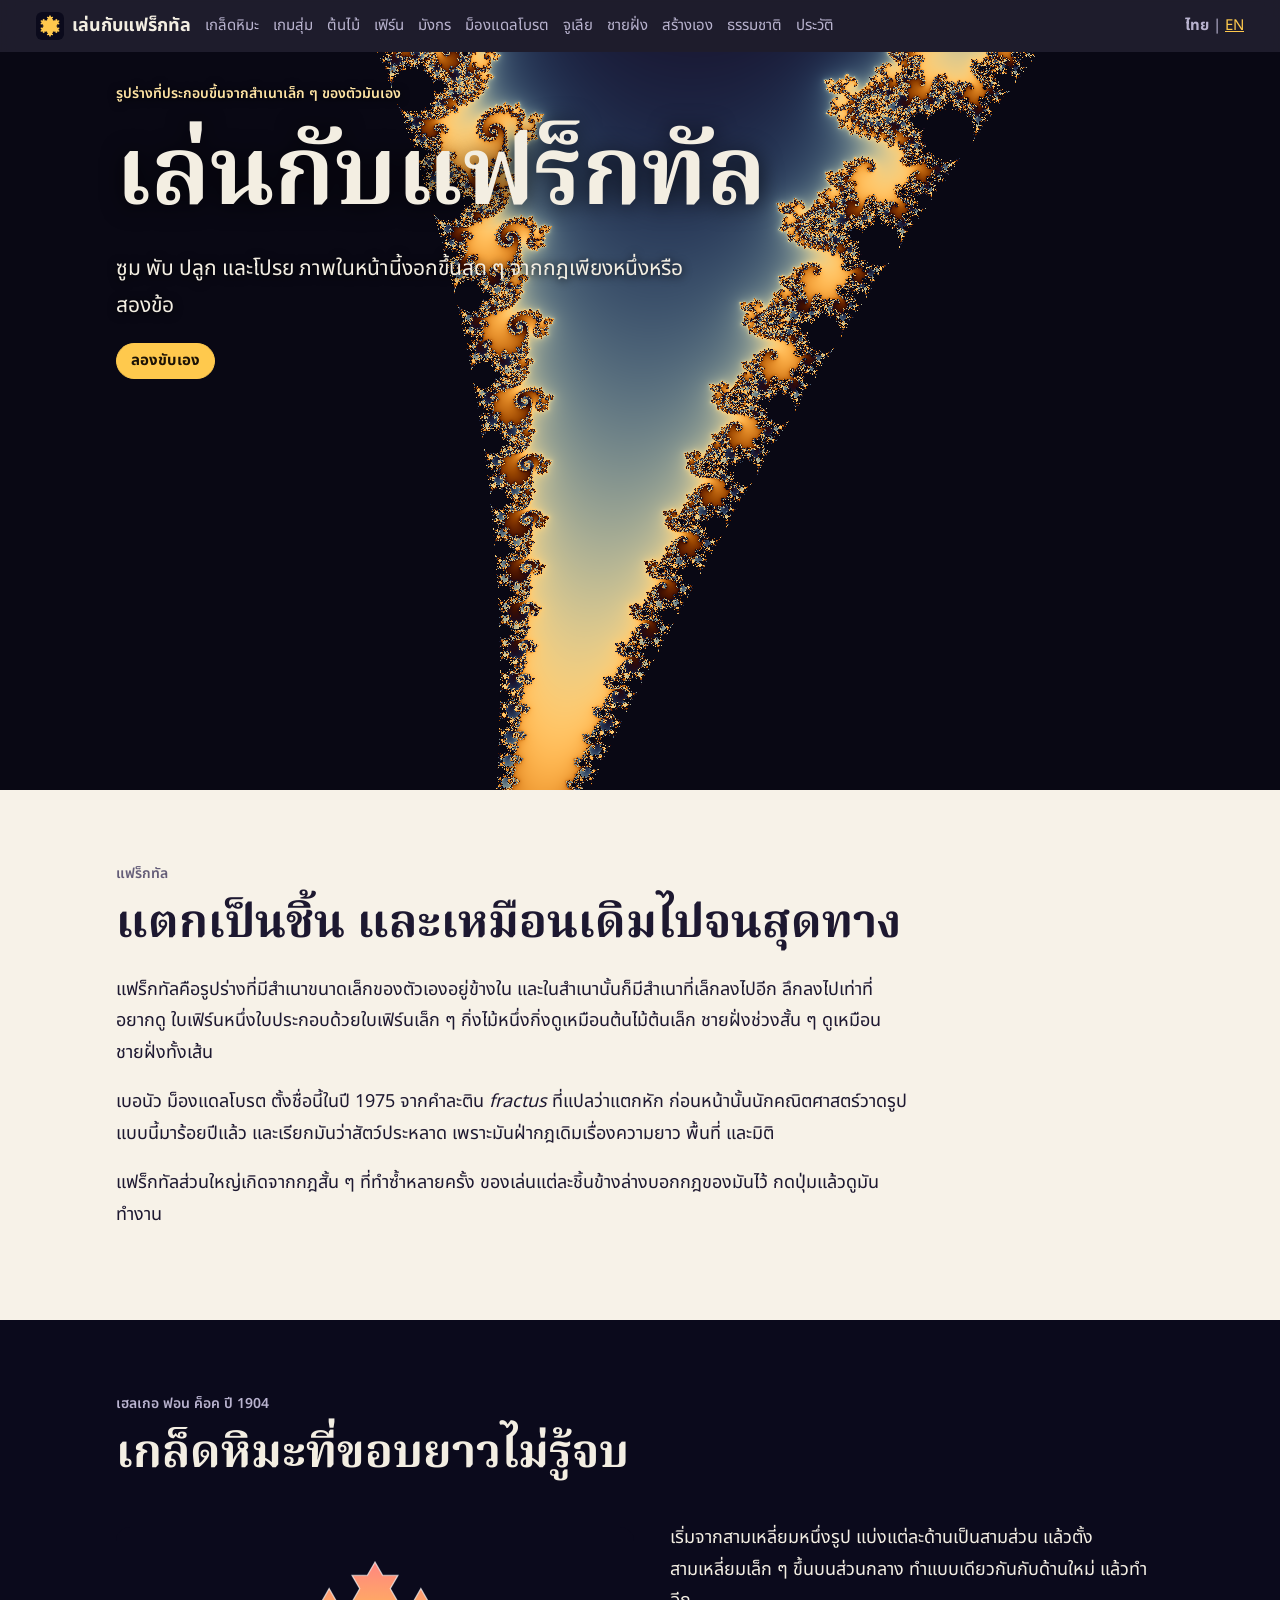
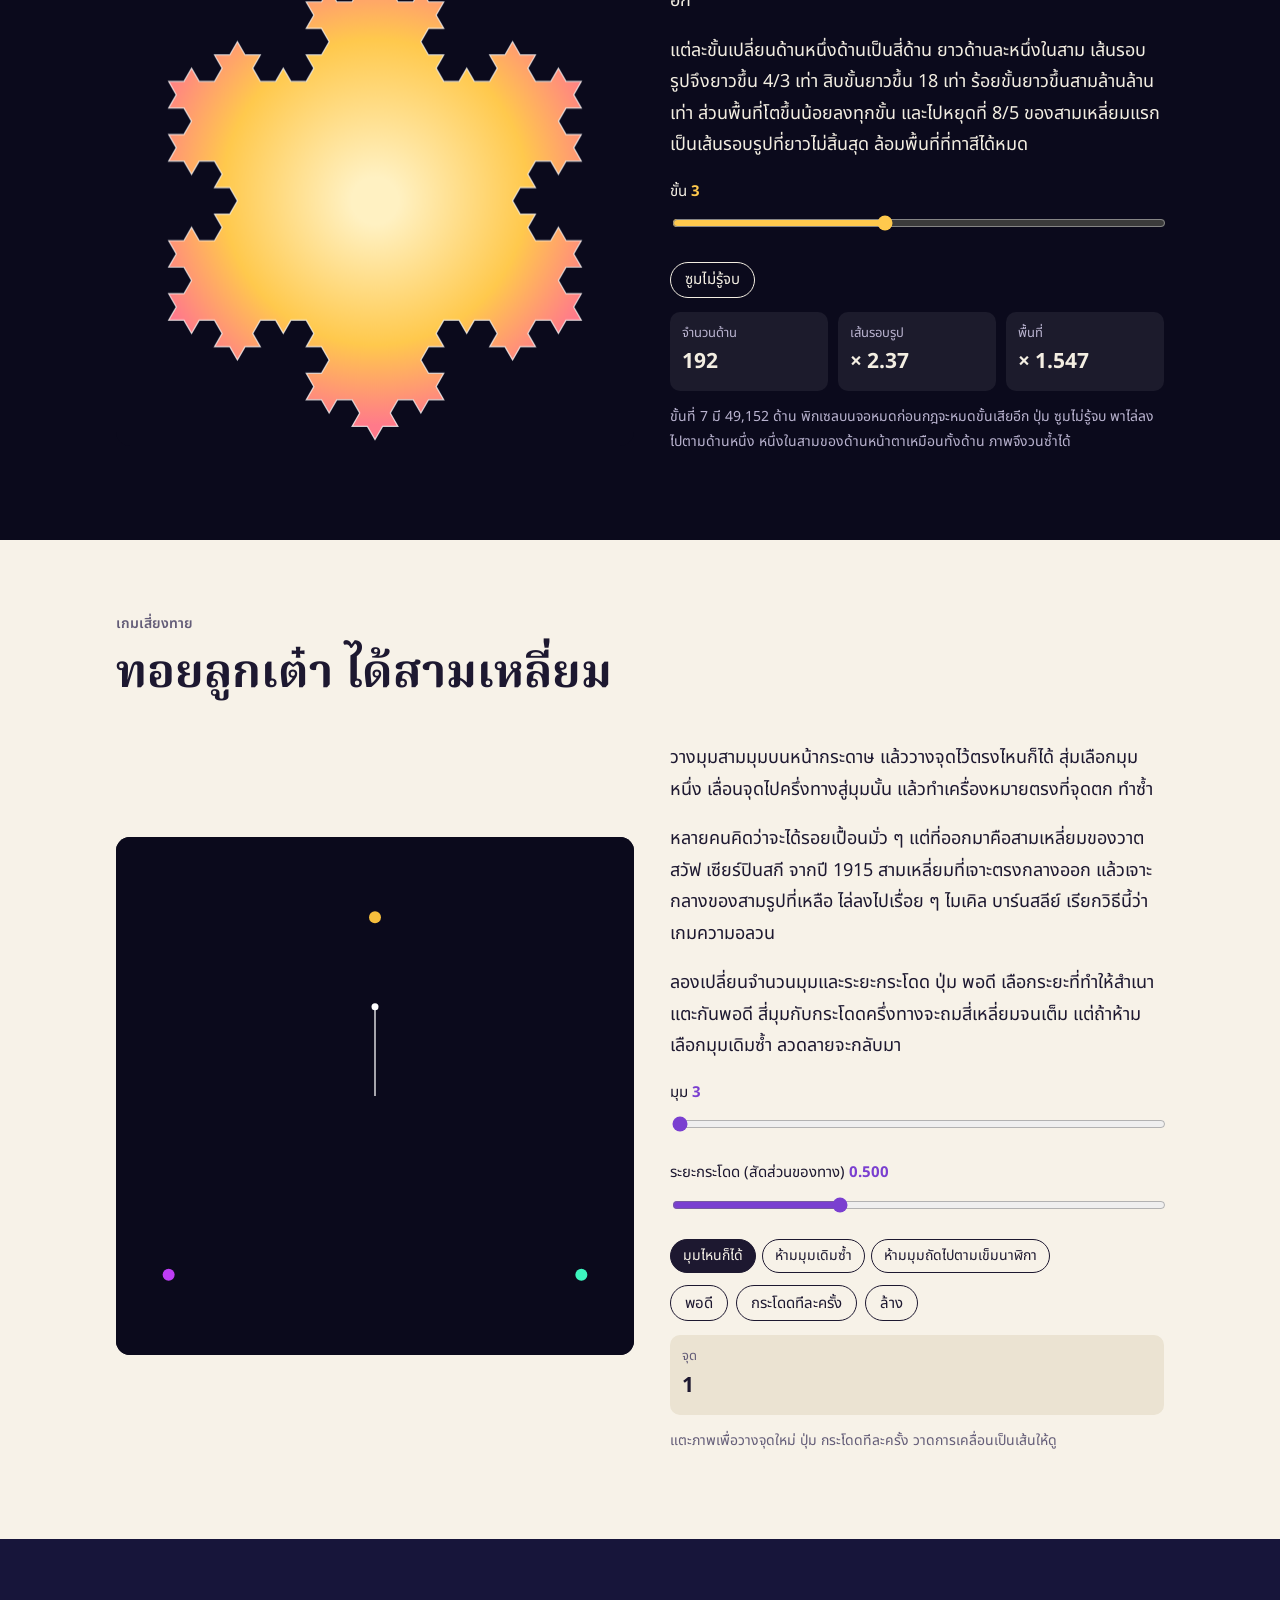
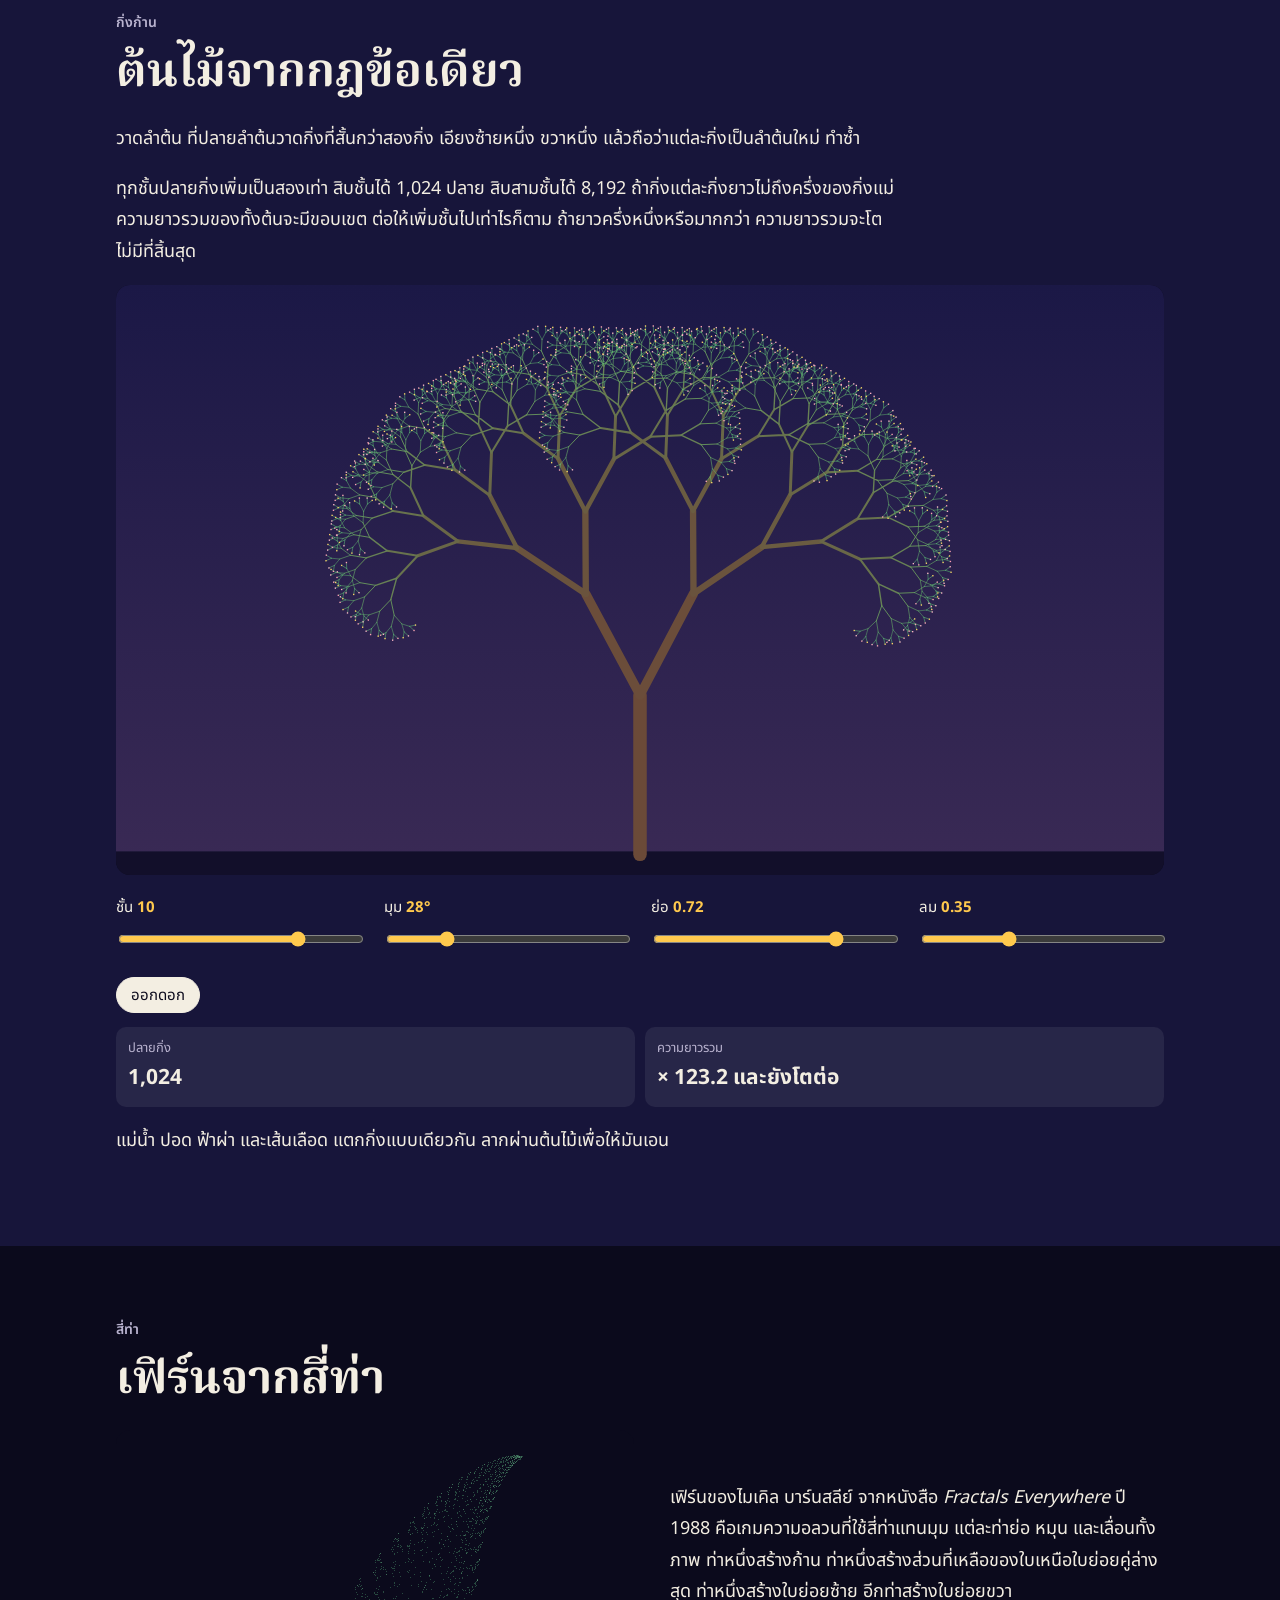
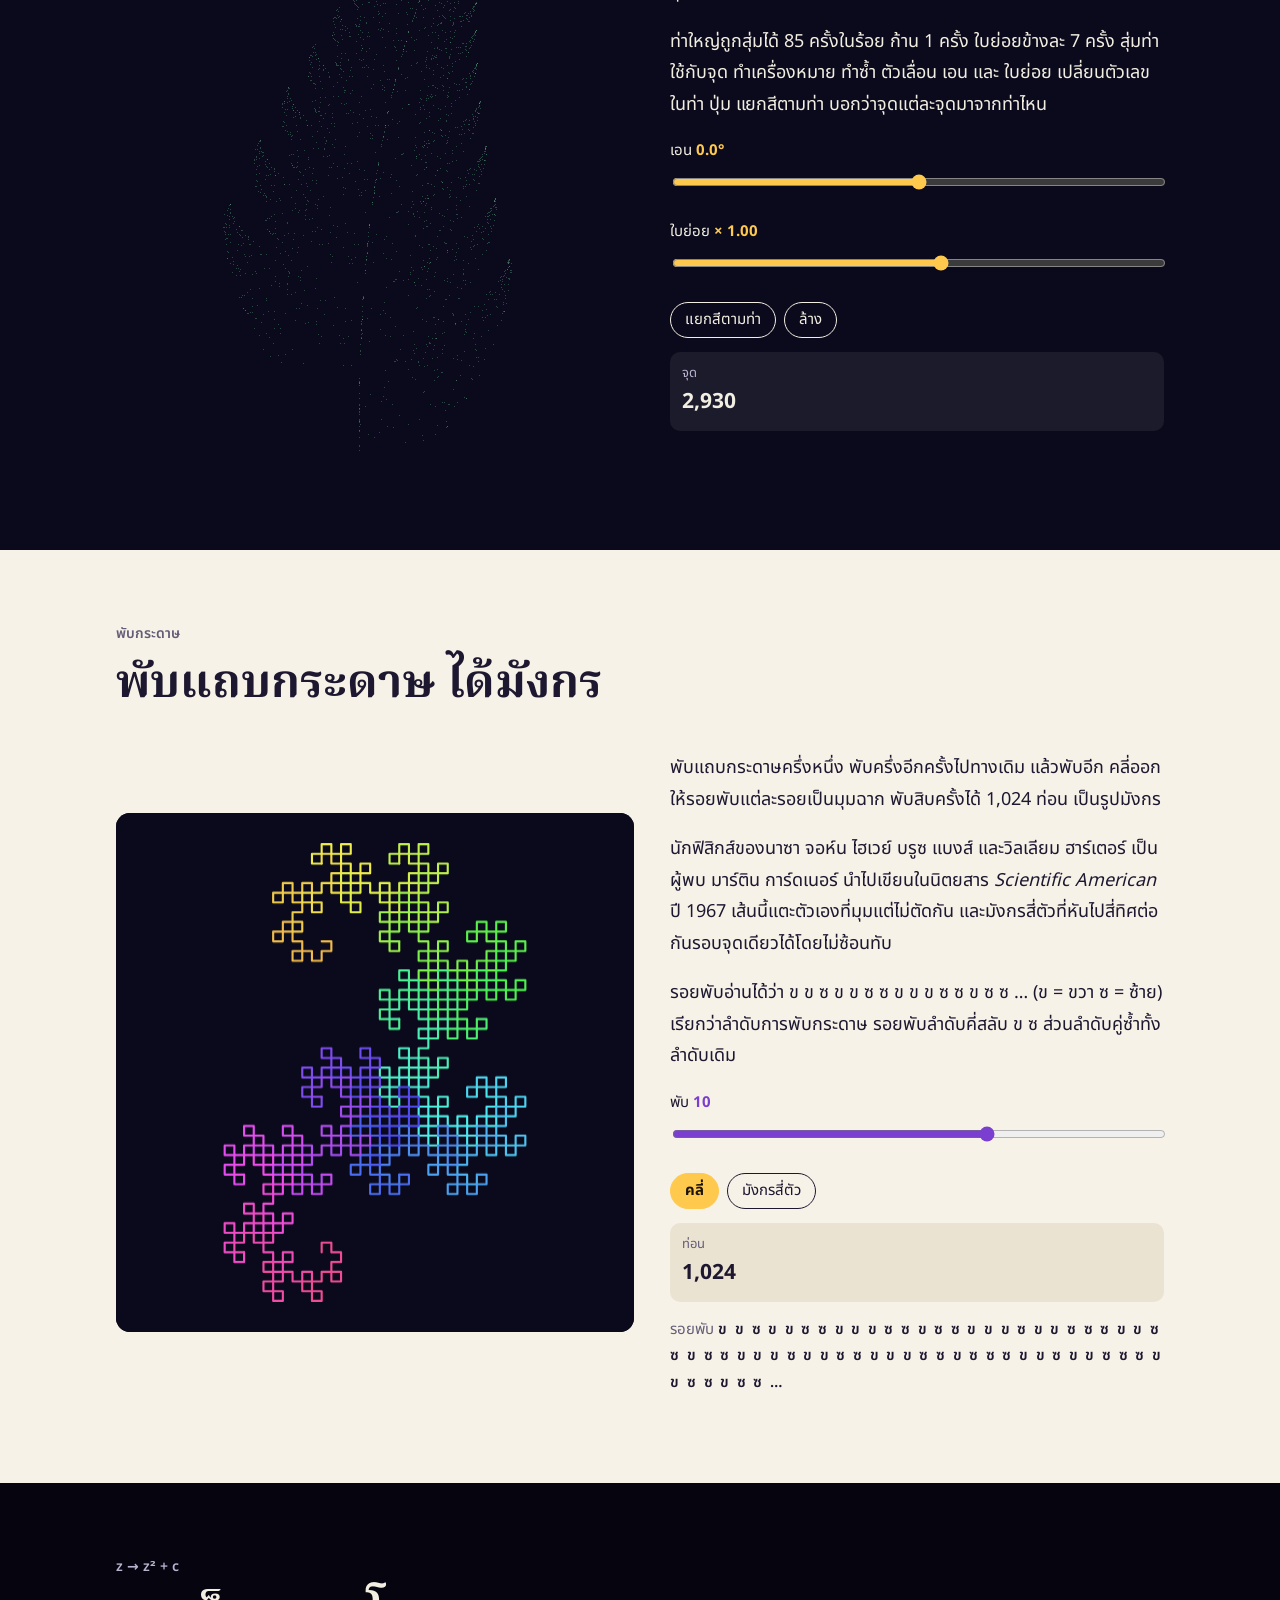
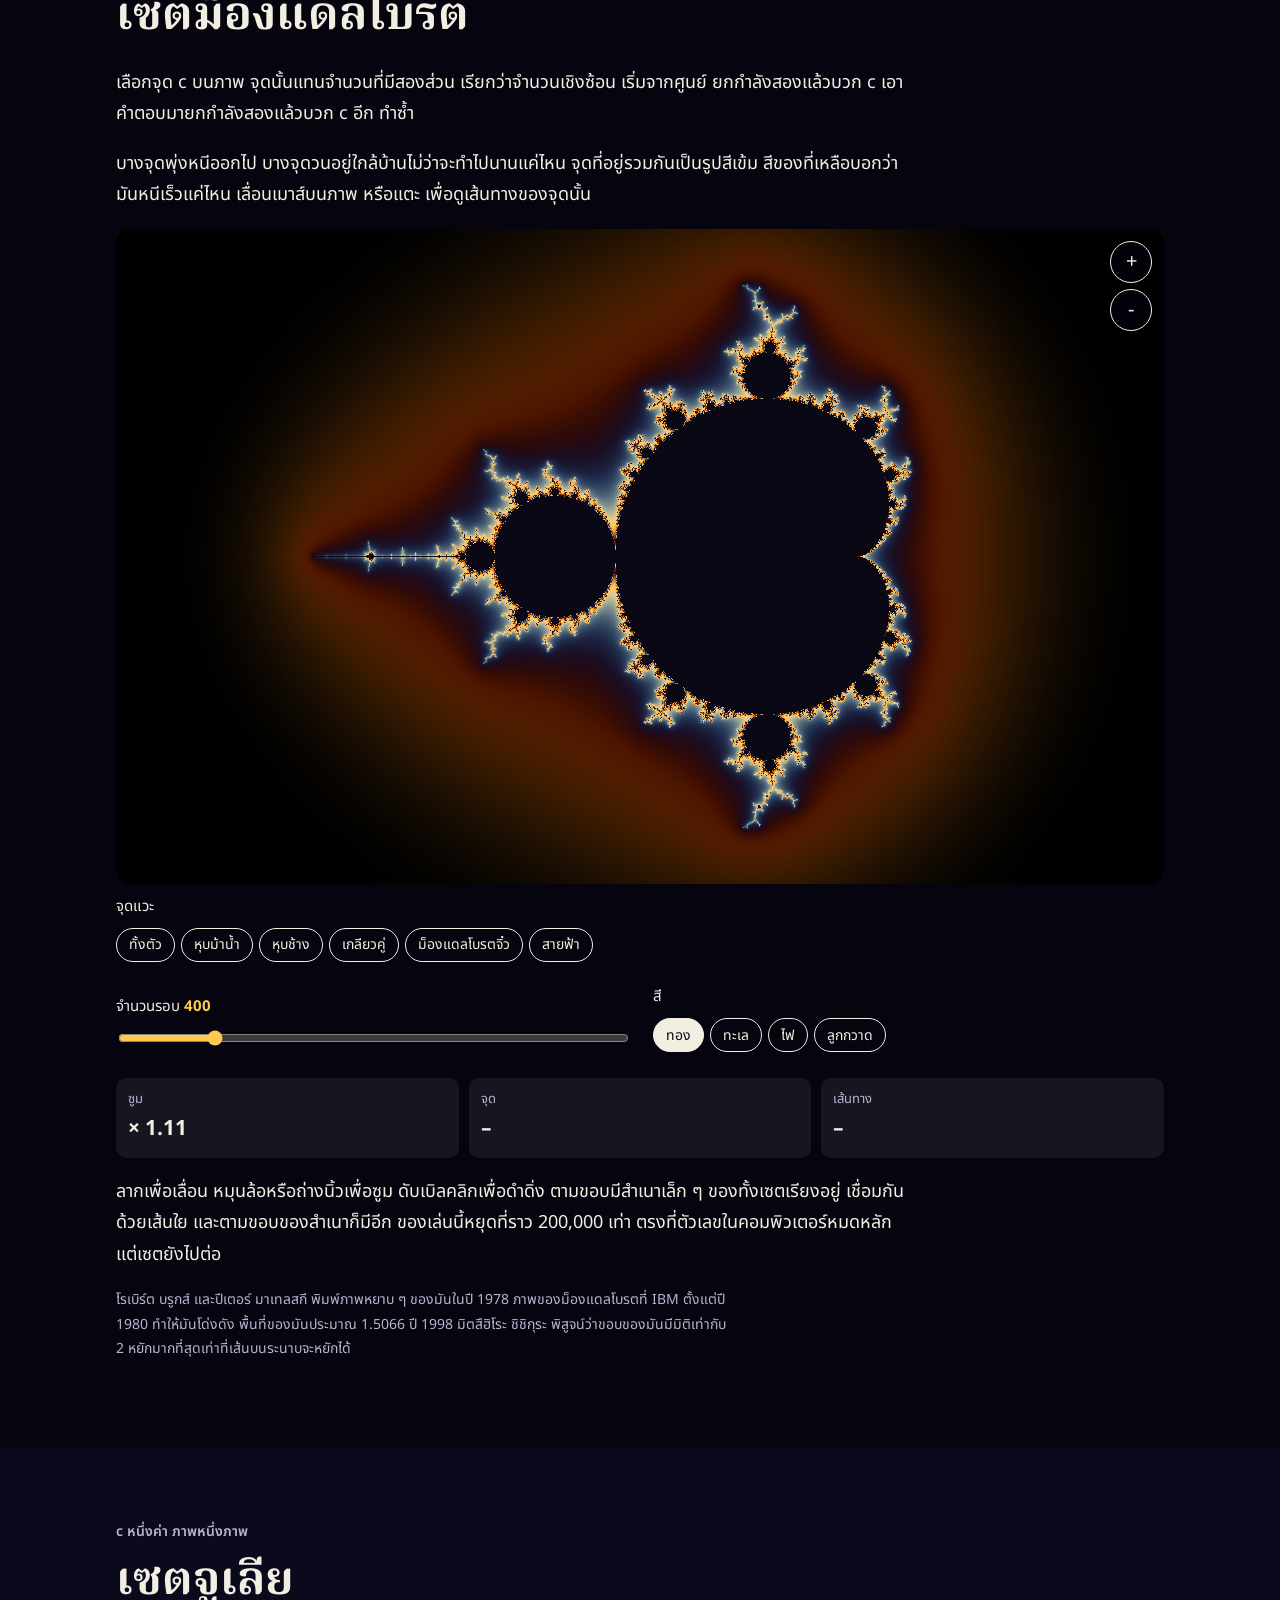
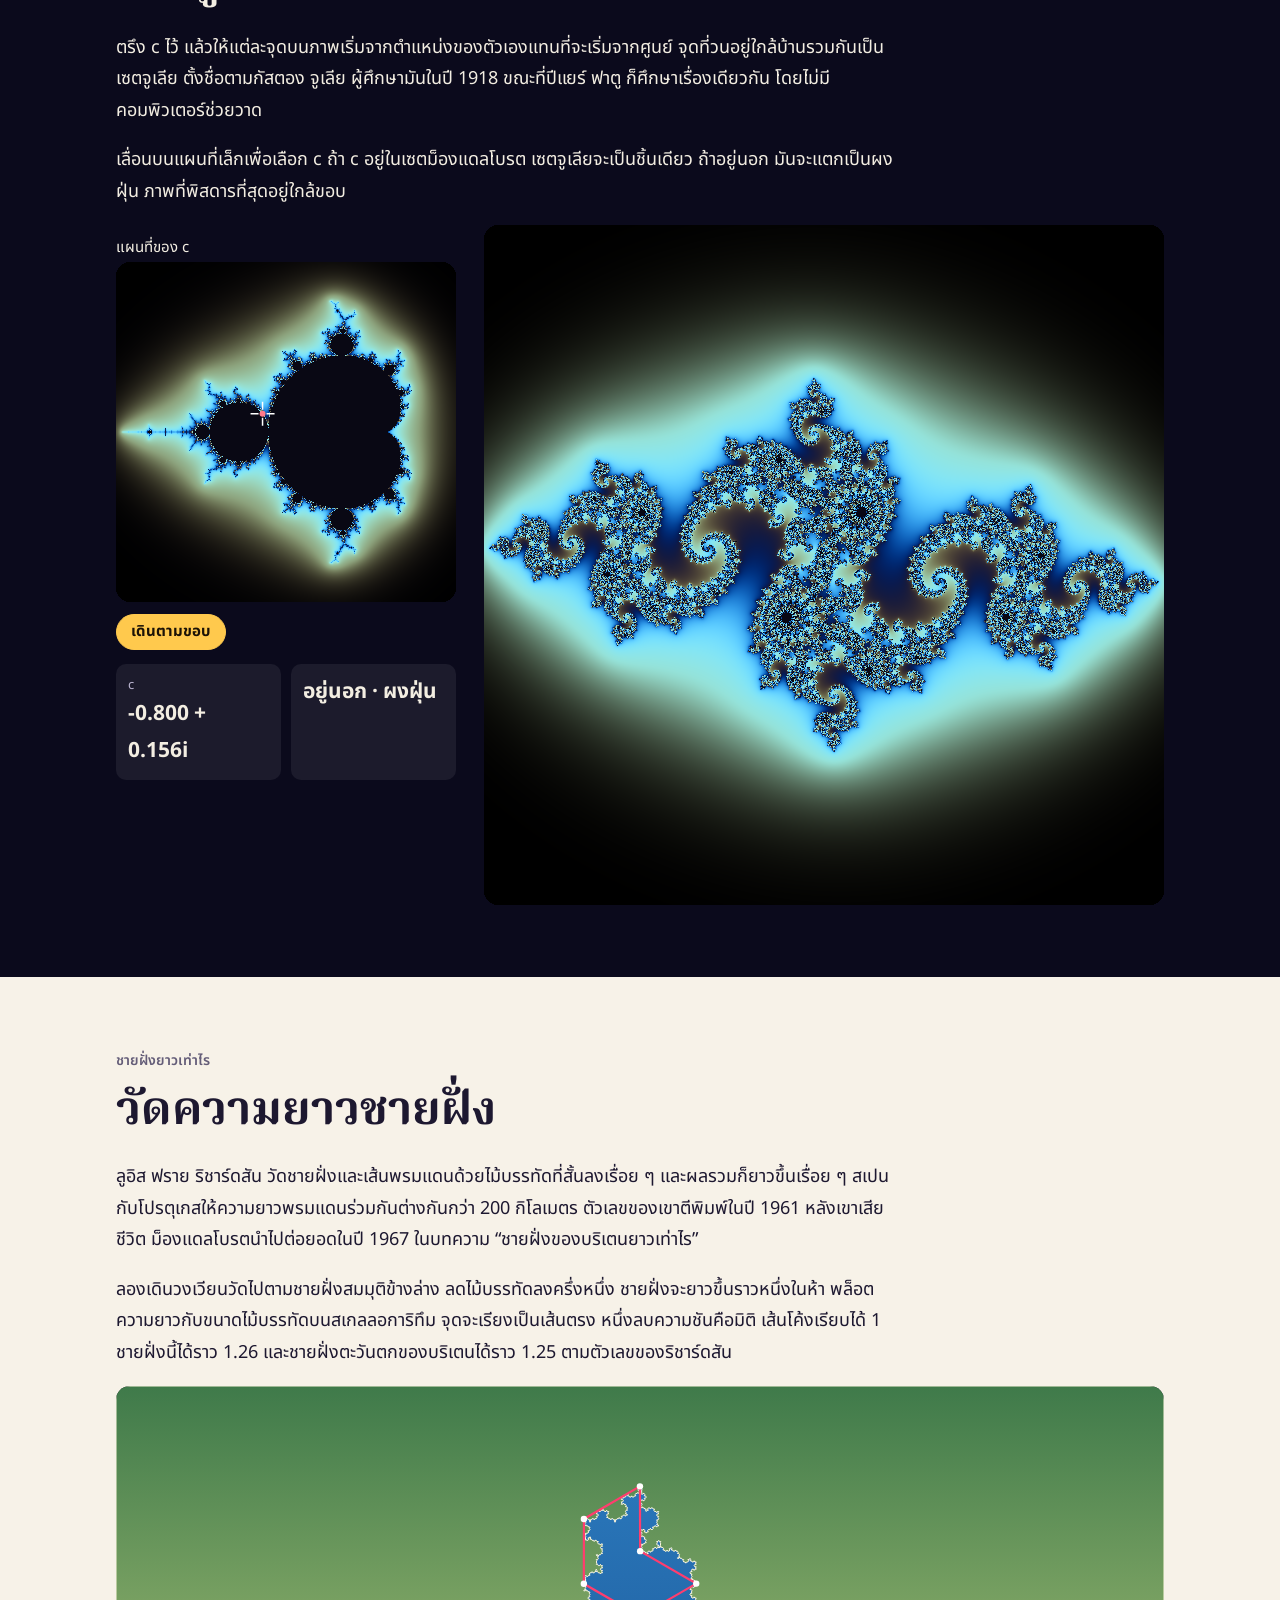
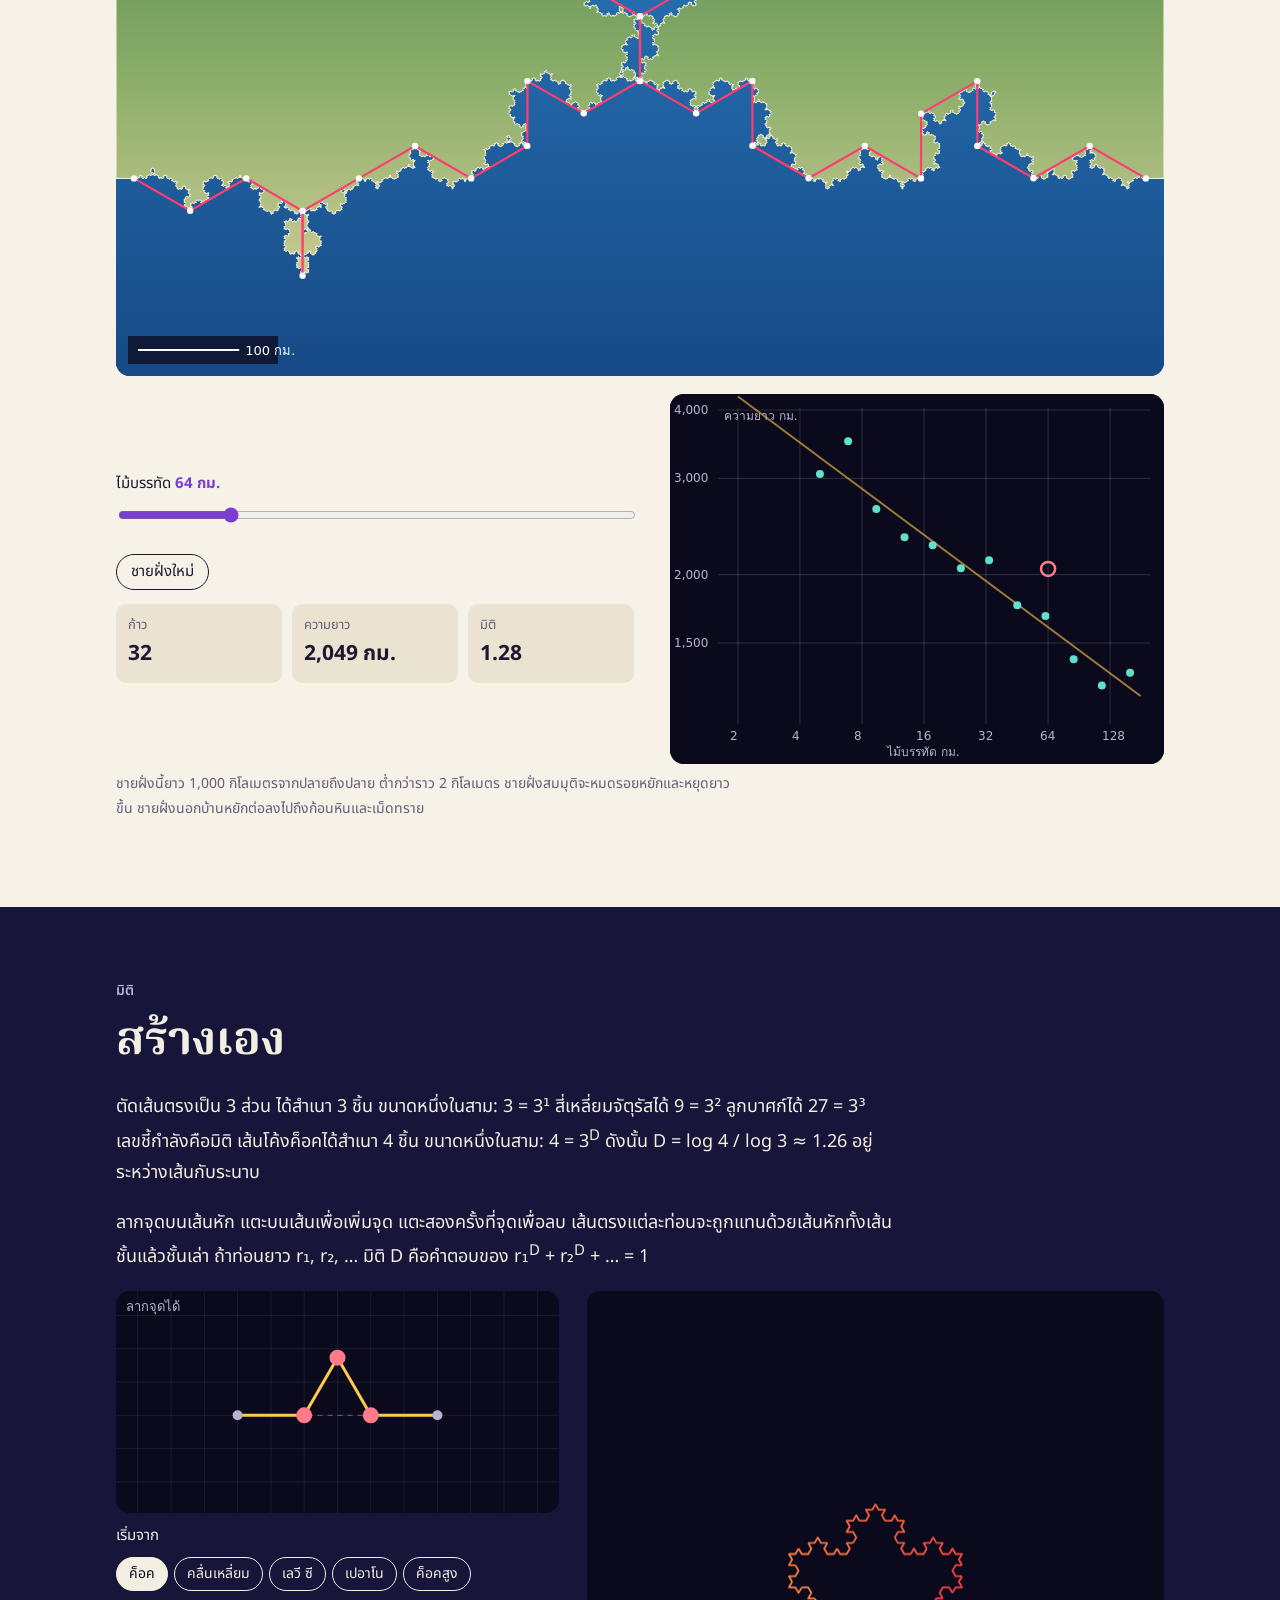
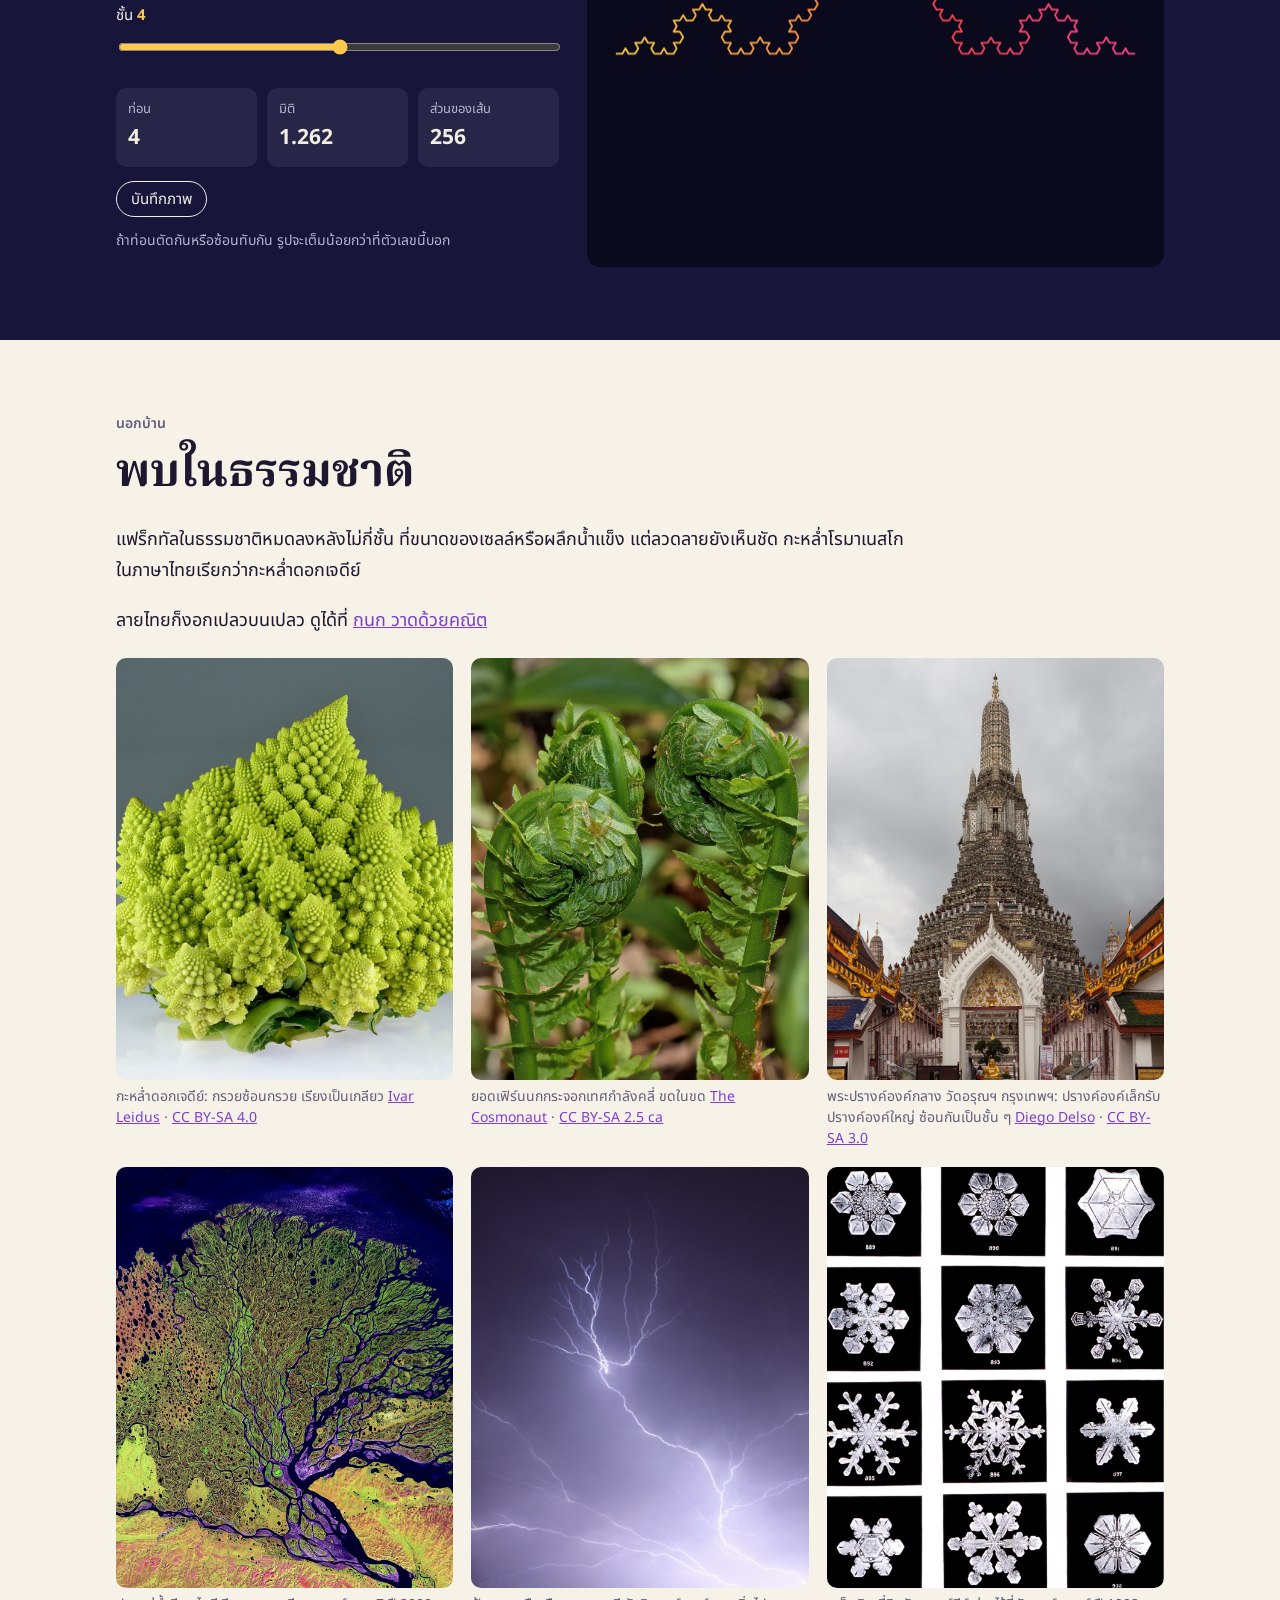
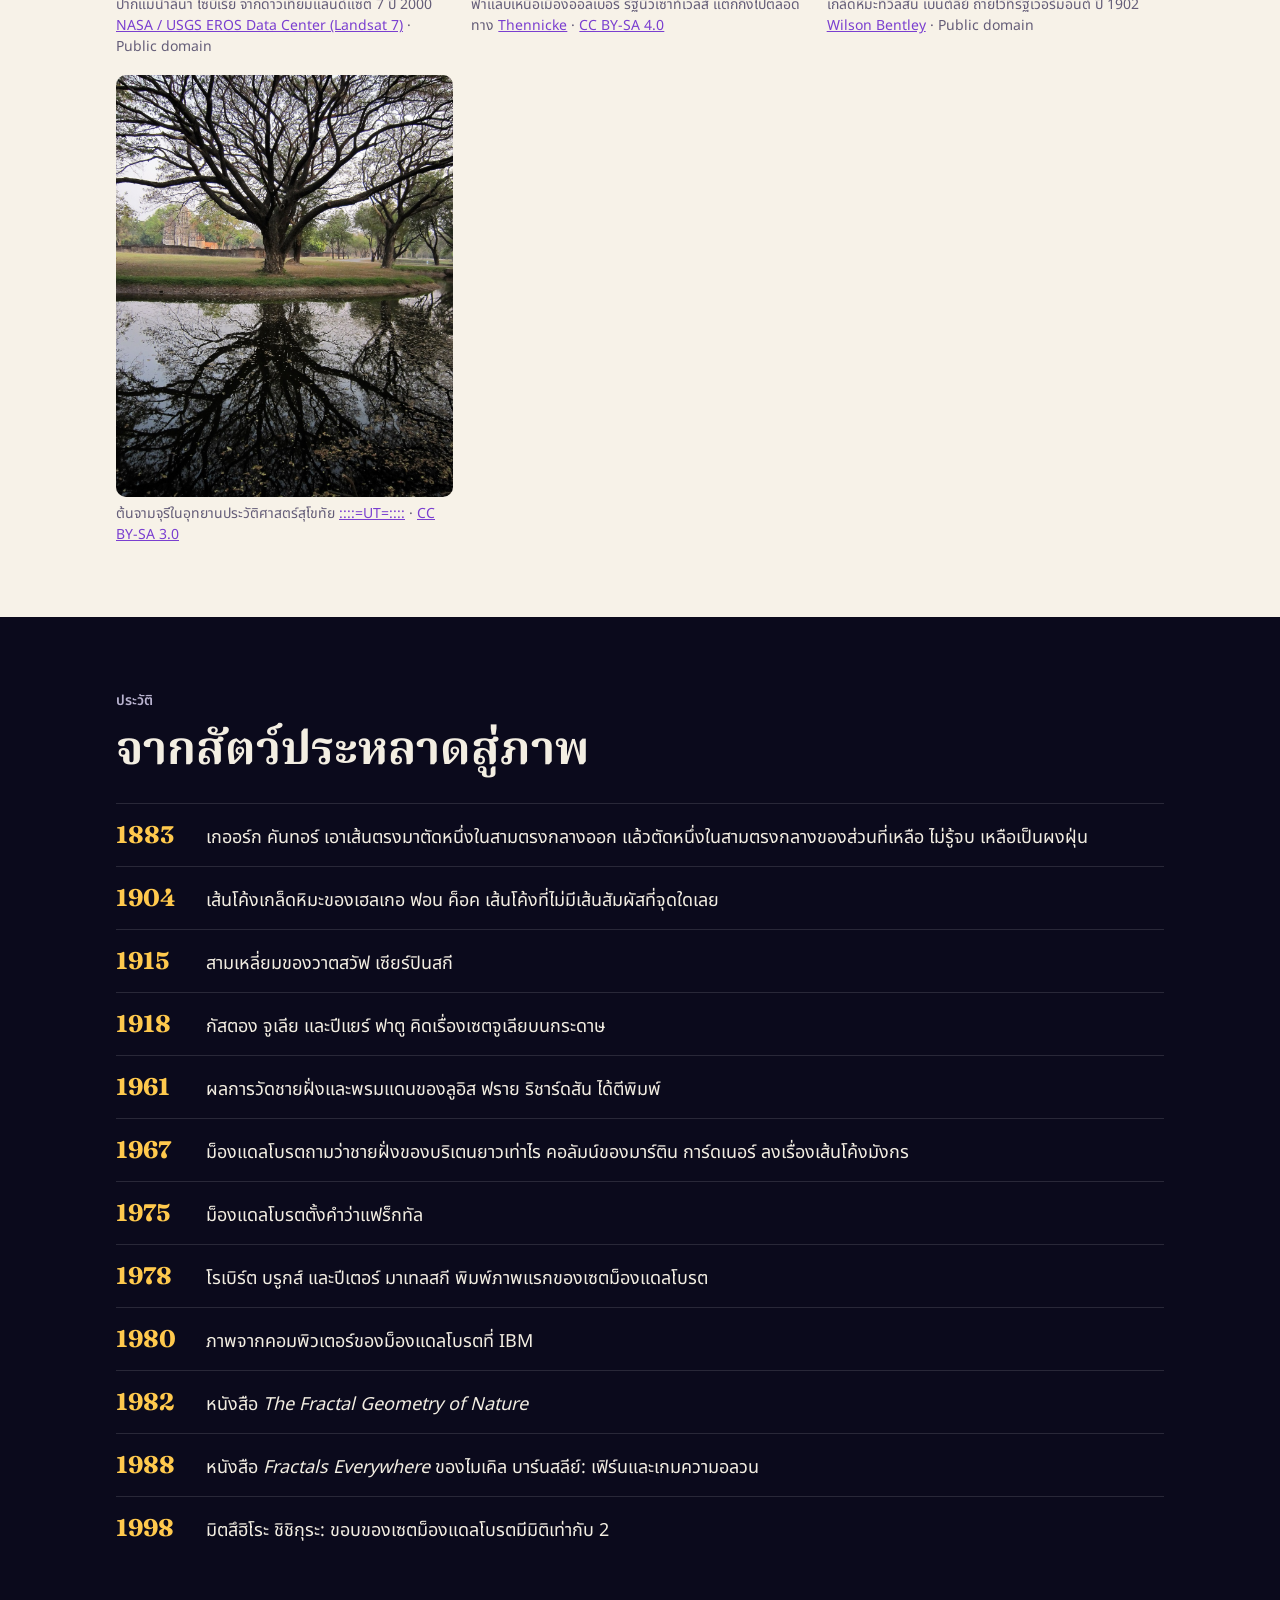
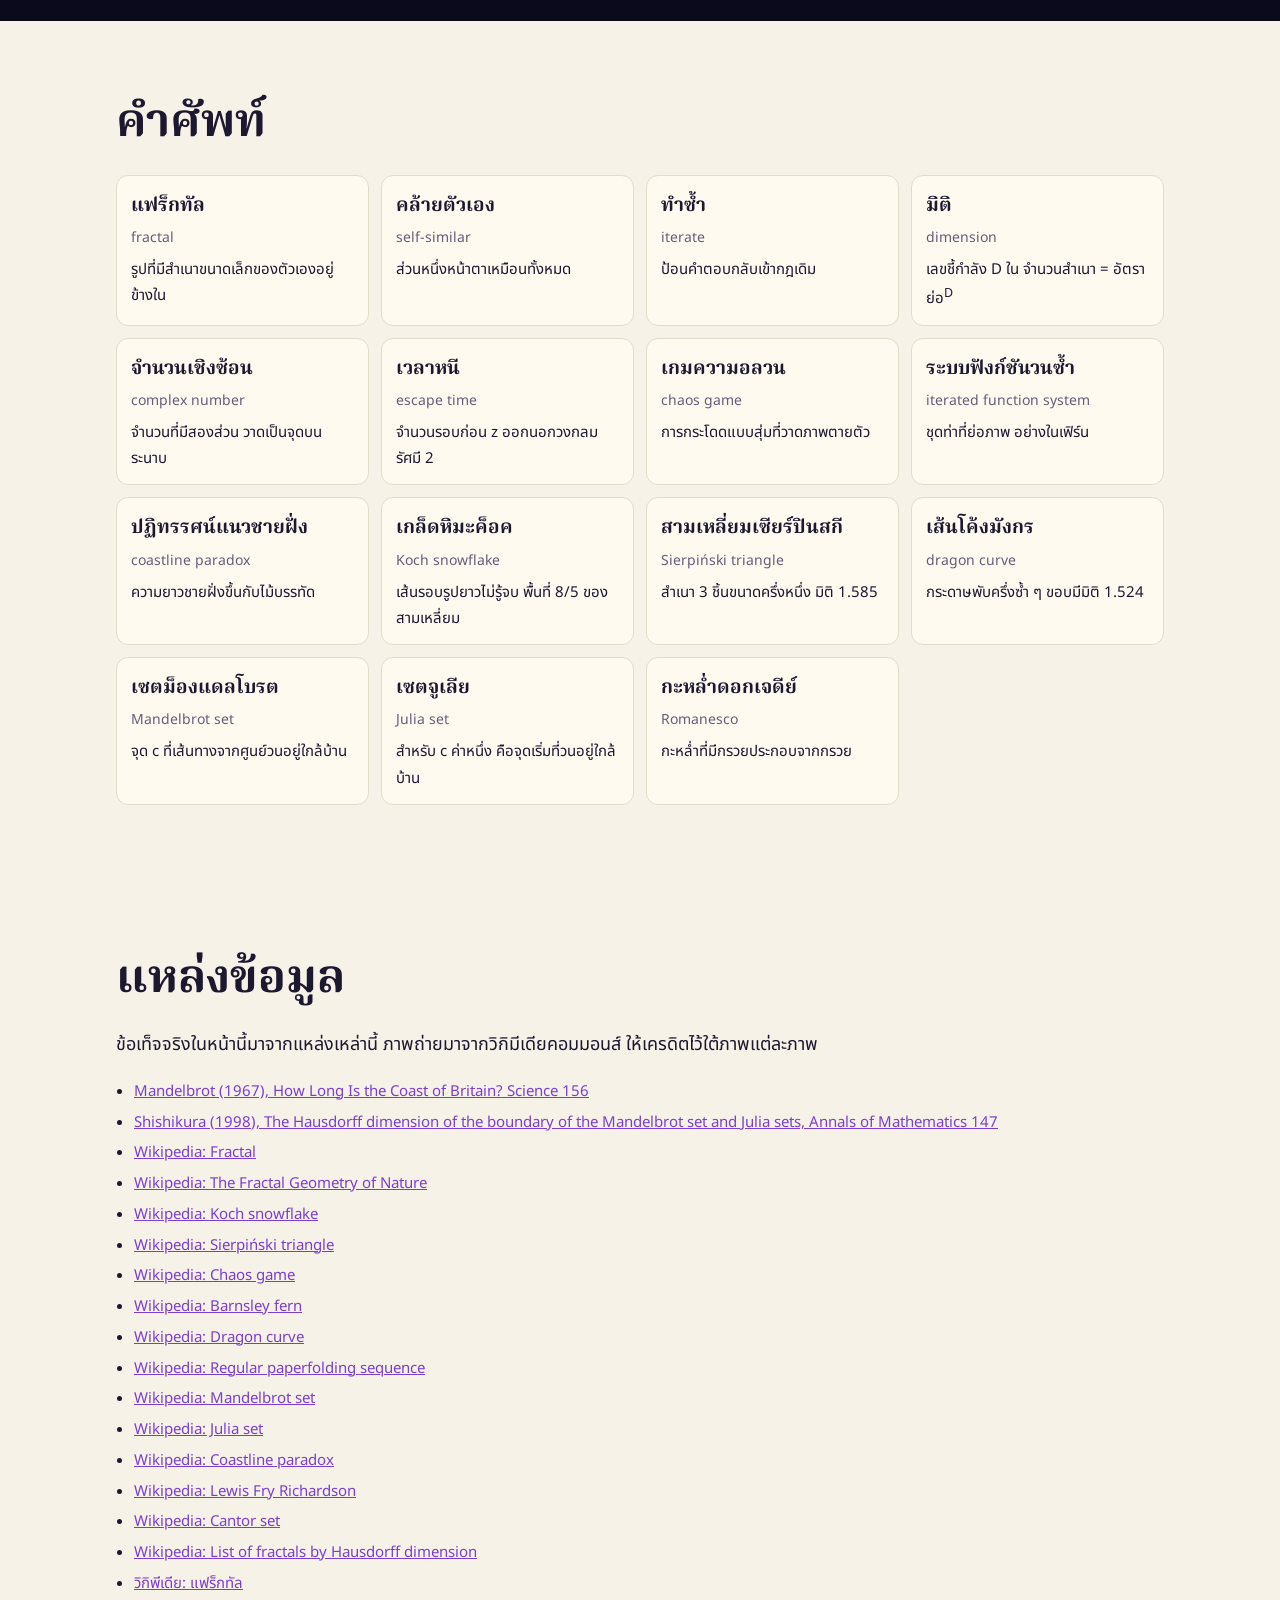
==== docs/th/index.html @ 18156cb4 "Play with Fractals" ====
<!doctype html><html lang="th" translate="no" class="notranslate"><head>
<meta charset="utf-8"><meta name="viewport" content="width=device-width,initial-scale=1">
<meta name="google" content="notranslate">
<script>if(/[.]translate[.]goog$/.test(location.hostname))location.replace("https://"+location.hostname.slice(0,-15).replace(/--/g,"~").replace(/-/g,".").replace(/~/g,"-")+location.pathname+location.search.replace(/([?&])_x_tr_[^&]*/g,"$1").replace(/[?&]+$/,"").replace(/[?]&+/,"?")+location.hash)</script>
<title>เล่นกับแฟร็กทัล · Play with Fractals</title>
<meta name="description" content="แฟร็กทัลให้เล่น วาดสด ๆ ตรงหน้า: เกล็ดหิมะค็อค เกมความอลวน ต้นไม้ เฟิร์นของบาร์นสลีย์ มังกรพับกระดาษ เซตม็องแดลโบรตและเซตจูเลีย ชายฝั่งให้ลองวัด และแฟร็กทัลของคุณเองพร้อมมิติ ภาษาไทยและอังกฤษ">
<meta name="theme-color" content="#0b0a1c">
<link rel="canonical" href="https://nanobotco.github.io/fractals/th/">
<link rel="alternate" hreflang="en" href="https://nanobotco.github.io/fractals/"><link rel="alternate" hreflang="th" href="https://nanobotco.github.io/fractals/th/"><link rel="alternate" hreflang="x-default" href="https://nanobotco.github.io/fractals/">
<meta property="og:type" content="website"><meta property="og:site_name" content="Play with Fractals · เล่นกับแฟร็กทัล">
<meta property="og:title" content="เล่นกับแฟร็กทัล"><meta property="og:description" content="แฟร็กทัลให้เล่น วาดสด ๆ ตรงหน้า: เกล็ดหิมะค็อค เกมความอลวน ต้นไม้ เฟิร์นของบาร์นสลีย์ มังกรพับกระดาษ เซตม็องแดลโบรตและเซตจูเลีย ชายฝั่งให้ลองวัด และแฟร็กทัลของคุณเองพร้อมมิติ ภาษาไทยและอังกฤษ"><meta property="og:url" content="https://nanobotco.github.io/fractals/th/">
<meta property="og:image" content="https://nanobotco.github.io/fractals/card.jpg"><meta property="og:image:secure_url" content="https://nanobotco.github.io/fractals/card.jpg"><meta property="og:image:type" content="image/jpeg">
<meta property="og:image:width" content="1200"><meta property="og:image:height" content="630">
<meta property="og:image:alt" content="เซตม็องแดลโบรตสีทองบนพื้นน้ำเงินกลางคืน พร้อมชื่อ เล่นกับแฟร็กทัล">
<meta property="og:locale" content="th_TH"><meta property="og:locale:alternate" content="en_US">
<meta name="twitter:card" content="summary_large_image"><meta name="twitter:image" content="https://nanobotco.github.io/fractals/card.jpg">
<link rel="icon" href="../icon.svg" type="image/svg+xml">
<link rel="alternate" type="text/plain" href="https://nanobotco.github.io/fractals/llms.txt" title="llms.txt">
<link rel="preconnect" href="https://fonts.googleapis.com"><link rel="preconnect" href="https://fonts.gstatic.com" crossorigin>
<link href="https://fonts.googleapis.com/css2?family=Fraunces:opsz,wght@9..144,600;9..144,700&family=Noto+Sans+Thai:wght@400;600;700&family=Noto+Serif+Thai:wght@600;700&display=swap" rel="stylesheet">
<script>if(/[?&]card/.test(location.search))document.documentElement.classList.add("card")</script>
<style>:root{--night:#0b0a1c;--rock:#17153a;--ink:#f3eee2;--dim:#b9b3cf;--lamp:#ffc94d;--coral:#ff7a8a;--teal:#5fe0c8;--paper:#f7f2e8;--text:#1d1830;--mute:#645d78;--rule:#e3dccb}
*{box-sizing:border-box}
html{scroll-behavior:smooth;-webkit-text-size-adjust:100%}
body{margin:0;background:var(--paper);color:var(--text);font:17px/1.6 "Noto Sans Thai",system-ui,-apple-system,"Segoe UI",sans-serif;overflow-x:hidden}
html[lang=th] body{font-size:18px;line-height:1.75}
a{color:#7a3fd0}
h1,h2,h3{font-family:Fraunces,"Noto Serif Thai",Georgia,serif;font-weight:700;line-height:1.15;margin:0 0 .4em}
html[lang=th] h1,html[lang=th] h2,html[lang=th] h3{font-family:"Noto Serif Thai",Fraunces,serif;line-height:1.35}
h2{font-size:clamp(28px,4.6vw,46px)}
.in{max-width:1080px;margin:0 auto;padding:0 16px}
.kick{font-size:14px;letter-spacing:.06em;text-transform:uppercase;color:var(--mute);margin:0 0 .5em;font-weight:600}
html[lang=th] .kick{text-transform:none;letter-spacing:0}
.sec{padding:72px 0}
.sec p{max-width:44em}
.dark,.night,.rock{color:var(--ink)}
.dark{background:var(--night)}
.night{background:#05040f}
.rock{background:var(--rock)}
.dark a,.night a,.rock a{color:var(--lamp)}
.dark .kick,.night .kick,.rock .kick{color:var(--dim)}
canvas{display:block;width:100%;touch-action:pan-y}
.cv{border-radius:14px;background:var(--night)}
.cv.sq{aspect-ratio:1/1}
.cv.tall{aspect-ratio:4/5}
.cv.wide{aspect-ratio:16/9}
.cv.big{aspect-ratio:16/10;max-height:78vh}
.cv.ll{aspect-ratio:4/3}
.cv.gen{aspect-ratio:2/1}
.cv.mk{aspect-ratio:1/1}
.cv.jw{aspect-ratio:1/1}
@media (max-width:720px){.cv.wide,.cv.big{aspect-ratio:4/3}}
.note{font-size:14px;color:var(--mute);margin-top:.6em}
.dark .note,.night .note,.rock .note{color:var(--dim)}
header.top{position:sticky;top:0;z-index:20;background:rgba(11,10,28,.92);backdrop-filter:blur(8px);-webkit-backdrop-filter:blur(8px);color:var(--ink);transition:transform .25s}
header.top .in{display:flex;align-items:center;gap:14px;min-height:52px;max-width:1240px}
.brand{display:flex;align-items:center;gap:8px;color:var(--ink);text-decoration:none;font-weight:700;white-space:nowrap}
header.top nav{display:flex;gap:14px;overflow-x:auto;scrollbar-width:none;flex:1;font-size:15px}
header.top nav::-webkit-scrollbar{display:none}
header.top nav a{color:var(--dim);text-decoration:none;white-space:nowrap;padding:6px 0}
header.top nav a:hover{color:var(--lamp)}
.lang{white-space:nowrap;font-size:15px;color:var(--dim)}
.lang a{color:var(--lamp)}
body.nav-away header.top{transform:translateY(-100%)}
@media (max-width:720px){.brand span{display:none}}
.hero{position:relative;background:#05040f;color:var(--ink);overflow:hidden}
.hero canvas{height:min(82vh,760px);min-height:480px}
.hero-t{position:absolute;left:0;right:0;top:0;padding:30px 16px 0;max-width:1080px;margin:0 auto;pointer-events:none}
.hero-t h1{font-size:clamp(42px,8vw,96px);margin:0;text-shadow:0 2px 22px rgba(0,0,0,.75)}
.hero-t .kick{color:#ffe4a3;text-shadow:0 1px 8px #000}
.hero-t .lede{font-size:clamp(17px,2.2vw,21px);max-width:28em;text-shadow:0 1px 10px #000;margin:.4em 0 0}
.hero-t .go{pointer-events:auto;margin-top:18px}
.hero-t .go a{text-decoration:none;display:inline-block}
.pill{font:inherit;font-size:15px;border:1.5px solid currentColor;background:transparent;color:inherit;border-radius:999px;padding:6px 14px;cursor:pointer;min-height:36px;line-height:1.4}
.pill.hot{background:var(--lamp);color:#1b1206;border-color:var(--lamp);font-weight:700}
.pill[aria-pressed=true]{background:var(--ink);color:var(--night);border-color:var(--ink)}
.sec:not(.dark):not(.night):not(.rock) .pill[aria-pressed=true]{background:var(--text);color:var(--paper);border-color:var(--text)}
.btns{display:flex;flex-wrap:wrap;gap:8px;margin:12px 0}
.seg{display:flex;flex-wrap:wrap;gap:6px;margin:8px 0 12px}
.seg .pill{font-size:14px;padding:5px 12px;min-height:34px}
.two{display:grid;grid-template-columns:1.05fr 1fr;gap:36px;align-items:center}
@media (max-width:860px){.two{grid-template-columns:1fr}}
.ctl4{display:grid;grid-template-columns:repeat(auto-fit,minmax(200px,1fr));gap:4px 22px;margin-top:10px}
.ctl2{display:grid;grid-template-columns:repeat(auto-fit,minmax(260px,1fr));gap:4px 26px;align-items:end}
.jgrid{display:grid;grid-template-columns:minmax(0,1fr) minmax(0,2fr);gap:28px;margin-top:18px;align-items:start}
.mgrid{display:grid;grid-template-columns:minmax(0,1fr) minmax(0,1.3fr);gap:28px;margin-top:18px;align-items:start}
@media (max-width:860px){.jgrid,.mgrid{grid-template-columns:1fr}}
.stage{position:relative}
.stage .ov{position:absolute;inset:0;width:100%;height:100%;pointer-events:none}
#mandelcv{touch-action:none;cursor:grab}
#pickcv{touch-action:none;cursor:crosshair}
#gencv{touch-action:none;cursor:pointer}
#chaoscv{cursor:crosshair}
.zb{position:absolute;right:12px;top:12px;display:flex;flex-direction:column;gap:6px}
.zb .pill{background:rgba(5,4,15,.7);color:var(--ink);font-size:20px;width:42px;height:42px;padding:0}
.readout{display:grid;grid-template-columns:repeat(auto-fit,minmax(130px,1fr));gap:10px;margin:14px 0}
.readout div{background:rgba(255,255,255,.07);border-radius:10px;padding:10px 12px;min-width:0}
.sec:not(.dark):not(.night):not(.rock) .readout div{background:#ebe3d2}
.readout span{display:block;font-size:13px;color:var(--dim)}
.sec:not(.dark):not(.night):not(.rock) .readout span{color:var(--mute)}
.readout b{font-size:21px;font-variant-numeric:tabular-nums;overflow-wrap:anywhere}
input[type=range]{width:100%;accent-color:var(--lamp);min-height:32px}
.sec:not(.dark):not(.night):not(.rock) input[type=range]{accent-color:#7a3fd0}
label.lab,p.lab{display:block;font-size:15px;margin:10px 0 0}
label.lab b{font-variant-numeric:tabular-nums;color:var(--lamp)}
.sec:not(.dark):not(.night):not(.rock) label.lab b{color:#7a3fd0}
.creases{font-size:15px;overflow-wrap:anywhere;font-variant-numeric:tabular-nums}
.creases span{color:var(--mute)}
.creases b{letter-spacing:.12em;font-weight:600}
.ph{display:grid;grid-template-columns:repeat(auto-fit,minmax(280px,1fr));gap:18px;margin-top:22px}
.ph figure{margin:0}
.ph img{width:100%;height:auto;aspect-ratio:4/5;object-fit:cover;border-radius:10px;display:block;background:#ddd}
.ph figcaption{font-size:14px;color:var(--mute);margin-top:6px;line-height:1.5}
.tl{list-style:none;padding:0;margin:20px 0 0;display:grid;gap:10px}
.tl li{display:grid;grid-template-columns:4.2em 1fr;gap:14px;align-items:baseline;border-top:1px solid rgba(255,255,255,.12);padding-top:10px}
.tl b{font-family:Fraunces,Georgia,serif;font-size:24px;color:var(--lamp)}
.glos{display:grid;grid-template-columns:repeat(auto-fill,minmax(250px,1fr));gap:12px;margin-top:20px}
.glos div{background:#fffaf0;border:1px solid var(--rule);border-radius:12px;padding:12px 14px}
.glos b{display:block;font-size:19px;font-family:Fraunces,"Noto Serif Thai",serif}
.glos i{font-style:normal;color:var(--mute);font-size:14px}
.glos p{margin:.3em 0 0;font-size:15px}
.src{font-size:15px;padding-left:1.2em}
.src li{margin:.3em 0}
footer.bot{background:var(--night);color:var(--dim);padding:28px 0;font-size:14px}
footer.bot a{color:var(--lamp)}
.cardline{display:none;font-size:24px;color:#ffe4a3;margin-top:16px;text-shadow:0 1px 8px #000}
.cardline span{font-size:19px;color:var(--lamp)}
html.card header.top,html.card main>section:not(.hero),html.card footer,html.card .go,html.card .lede{display:none}
html.card .hero canvas{height:100vh;min-height:0}
html.card .hero-t{padding-top:52px;padding-left:60px;max-width:none}
html.card .hero-t h1{font-size:104px}
html.card .cardline{display:block}
@media (prefers-reduced-motion:reduce){html{scroll-behavior:auto}}
</style>
</head><body>
<header class="top"><div class="in"><a class="brand" href="#top"><img src="../icon.svg" width="28" height="28" alt=""><span>เล่นกับแฟร็กทัล</span></a>
<nav aria-label="หัวข้อ"><a href="#koch">เกล็ดหิมะ</a><a href="#chaos">เกมสุ่ม</a><a href="#tree">ต้นไม้</a><a href="#fern">เฟิร์น</a><a href="#dragon">มังกร</a><a href="#mandel">ม็องแดลโบรต</a><a href="#julia">จูเลีย</a><a href="#coast">ชายฝั่ง</a><a href="#make">สร้างเอง</a><a href="#nature">ธรรมชาติ</a><a href="#history">ประวัติ</a></nav>
<span class="lang"><b>ไทย</b> | <a href="../" hreflang="en">EN</a></span></div></header>
<main><section id="top" class="hero"><canvas id="scene" role="img" aria-label="เซตม็องแดลโบรต ค่อย ๆ ซูมเข้าไปในหุบม้าน้ำ"></canvas>
<div class="hero-t"><p class="kick">รูปร่างที่ประกอบขึ้นจากสำเนาเล็ก ๆ ของตัวมันเอง</p><h1>เล่นกับแฟร็กทัล</h1><p class="lede">ซูม พับ ปลูก และโปรย ภาพในหน้านี้งอกขึ้นสด ๆ จากกฎเพียงหนึ่งหรือสองข้อ</p>
<p class="go"><a class="pill hot" href="#mandel">ลองขับเอง</a></p>
<p class="cardline">Play with Fractals · ของเล่นเก้าชิ้น ภาษาไทยและอังกฤษ<br><span>nanobotco.github.io/fractals</span></p></div></section>
<section id="what" class="sec "><div class="in"><p class=kick>แฟร็กทัล</p><h2>แตกเป็นชิ้น และเหมือนเดิมไปจนสุดทาง</h2><p>แฟร็กทัลคือรูปร่างที่มีสำเนาขนาดเล็กของตัวเองอยู่ข้างใน และในสำเนานั้นก็มีสำเนาที่เล็กลงไปอีก ลึกลงไปเท่าที่อยากดู ใบเฟิร์นหนึ่งใบประกอบด้วยใบเฟิร์นเล็ก ๆ กิ่งไม้หนึ่งกิ่งดูเหมือนต้นไม้ต้นเล็ก ชายฝั่งช่วงสั้น ๆ ดูเหมือนชายฝั่งทั้งเส้น</p><p>เบอนัว ม็องแดลโบรต ตั้งชื่อนี้ในปี 1975 จากคำละติน <i>fractus</i> ที่แปลว่าแตกหัก ก่อนหน้านั้นนักคณิตศาสตร์วาดรูปแบบนี้มาร้อยปีแล้ว และเรียกมันว่าสัตว์ประหลาด เพราะมันฝ่ากฎเดิมเรื่องความยาว พื้นที่ และมิติ</p><p>แฟร็กทัลส่วนใหญ่เกิดจากกฎสั้น ๆ ที่ทำซ้ำหลายครั้ง ของเล่นแต่ละชิ้นข้างล่างบอกกฎของมันไว้ กดปุ่มแล้วดูมันทำงาน</p></div></section>
<section id="koch" class="sec dark"><div class="in"><p class=kick>เฮลเกอ ฟอน ค็อค ปี 1904</p><h2>เกล็ดหิมะที่ขอบยาวไม่รู้จบ</h2><div class="two"><div><canvas id="kochcv" class="cv sq" role="img" aria-label="เกล็ดหิมะที่ขอบยาวไม่รู้จบ"></canvas></div>
<div><p>เริ่มจากสามเหลี่ยมหนึ่งรูป แบ่งแต่ละด้านเป็นสามส่วน แล้วตั้งสามเหลี่ยมเล็ก ๆ ขึ้นบนส่วนกลาง ทำแบบเดียวกันกับด้านใหม่ แล้วทำอีก</p><p>แต่ละขั้นเปลี่ยนด้านหนึ่งด้านเป็นสี่ด้าน ยาวด้านละหนึ่งในสาม เส้นรอบรูปจึงยาวขึ้น 4/3 เท่า สิบขั้นยาวขึ้น 18 เท่า ร้อยขั้นยาวขึ้นสามล้านล้านเท่า ส่วนพื้นที่โตขึ้นน้อยลงทุกขั้น และไปหยุดที่ 8/5 ของสามเหลี่ยมแรก เป็นเส้นรอบรูปที่ยาวไม่สิ้นสุด ล้อมพื้นที่ที่ทาสีได้หมด</p><label class="lab" for="klevel">ขั้น <b id="klevelv"></b></label><input id="klevel" type="range" min="0" max="7" step="1" value="3">
<div class="btns"><button id="kzoom" class="pill" type="button" aria-pressed="false">ซูมไม่รู้จบ</button></div>
<div class="readout"><div><span>จำนวนด้าน</span><b id="ksides">–</b></div><div><span>เส้นรอบรูป</span><b id="kout">–</b></div><div><span>พื้นที่</span><b id="karea">–</b></div></div><p class="note">ขั้นที่ 7 มี 49,152 ด้าน พิกเซลบนจอหมดก่อนกฎจะหมดขั้นเสียอีก ปุ่ม ซูมไม่รู้จบ พาไล่ลงไปตามด้านหนึ่ง หนึ่งในสามของด้านหน้าตาเหมือนทั้งด้าน ภาพจึงวนซ้ำได้</p></div></div></div></section>
<section id="chaos" class="sec "><div class="in"><p class=kick>เกมเสี่ยงทาย</p><h2>ทอยลูกเต๋า ได้สามเหลี่ยม</h2><div class="two"><div><canvas id="chaoscv" class="cv sq" role="img" aria-label="ทอยลูกเต๋า ได้สามเหลี่ยม"></canvas></div>
<div><p>วางมุมสามมุมบนหน้ากระดาษ แล้ววางจุดไว้ตรงไหนก็ได้ สุ่มเลือกมุมหนึ่ง เลื่อนจุดไปครึ่งทางสู่มุมนั้น แล้วทำเครื่องหมายตรงที่จุดตก ทำซ้ำ</p><p>หลายคนคิดว่าจะได้รอยเปื้อนมั่ว ๆ แต่ที่ออกมาคือสามเหลี่ยมของวาตสวัฟ เซียร์ปินสกี จากปี 1915 สามเหลี่ยมที่เจาะตรงกลางออก แล้วเจาะกลางของสามรูปที่เหลือ ไล่ลงไปเรื่อย ๆ ไมเคิล บาร์นสลีย์ เรียกวิธีนี้ว่าเกมความอลวน</p><p>ลองเปลี่ยนจำนวนมุมและระยะกระโดด ปุ่ม พอดี เลือกระยะที่ทำให้สำเนาแตะกันพอดี สี่มุมกับกระโดดครึ่งทางจะถมสี่เหลี่ยมจนเต็ม แต่ถ้าห้ามเลือกมุมเดิมซ้ำ ลวดลายจะกลับมา</p><label class="lab" for="gn">มุม <b id="gnv"></b></label><input id="gn" type="range" min="3" max="8" step="1" value="3"><label class="lab" for="gr">ระยะกระโดด (สัดส่วนของทาง) <b id="grv"></b></label><input id="gr" type="range" min="0.3" max="0.9" step="0.001" value="0.5">
<div class="seg" role="group"><button class="pill" type="button" data-rule="0" aria-pressed="true">มุมไหนก็ได้</button><button class="pill" type="button" data-rule="1" aria-pressed="false">ห้ามมุมเดิมซ้ำ</button><button class="pill" type="button" data-rule="2" aria-pressed="false">ห้ามมุมถัดไปตามเข็มนาฬิกา</button></div>
<div class="btns"><button id="gfit" class="pill" type="button">พอดี</button><button id="gstep" class="pill" type="button">กระโดดทีละครั้ง</button><button id="gclear" class="pill" type="button">ล้าง</button></div>
<div class="readout"><div><span>จุด</span><b id="gdots">–</b></div></div><p class="note">แตะภาพเพื่อวางจุดใหม่ ปุ่ม กระโดดทีละครั้ง วาดการเคลื่อนเป็นเส้นให้ดู</p></div></div></div></section>
<section id="tree" class="sec rock"><div class="in"><p class=kick>กิ่งก้าน</p><h2>ต้นไม้จากกฎข้อเดียว</h2><p>วาดลำต้น ที่ปลายลำต้นวาดกิ่งที่สั้นกว่าสองกิ่ง เอียงซ้ายหนึ่ง ขวาหนึ่ง แล้วถือว่าแต่ละกิ่งเป็นลำต้นใหม่ ทำซ้ำ</p><p>ทุกชั้นปลายกิ่งเพิ่มเป็นสองเท่า สิบชั้นได้ 1,024 ปลาย สิบสามชั้นได้ 8,192 ถ้ากิ่งแต่ละกิ่งยาวไม่ถึงครึ่งของกิ่งแม่ ความยาวรวมของทั้งต้นจะมีขอบเขต ต่อให้เพิ่มชั้นไปเท่าไรก็ตาม ถ้ายาวครึ่งหนึ่งหรือมากกว่า ความยาวรวมจะโตไม่มีที่สิ้นสุด</p>
<canvas id="treecv" class="cv wide" role="img" aria-label="ต้นไม้จากกฎข้อเดียว"></canvas>
<div class="ctl4"><div><label class="lab" for="tlev">ชั้น <b id="tlevv"></b></label><input id="tlev" type="range" min="1" max="13" step="1" value="10"></div><div><label class="lab" for="tang">มุม <b id="tangv"></b></label><input id="tang" type="range" min="0" max="120" step="1" value="28"></div><div><label class="lab" for="tshr">ย่อ <b id="tshrv"></b></label><input id="tshr" type="range" min="0.3" max="0.85" step="0.01" value="0.72"></div><div><label class="lab" for="twind">ลม <b id="twindv"></b></label><input id="twind" type="range" min="0" max="1" step="0.01" value="0.35"></div></div>
<div class="btns"><button id="tbloom" class="pill" type="button" aria-pressed="true">ออกดอก</button></div>
<div class="readout"><div><span>ปลายกิ่ง</span><b id="ttips">–</b></div><div><span>ความยาวรวม</span><b id="tlen">–</b></div></div><p>แม่น้ำ ปอด ฟ้าผ่า และเส้นเลือด แตกกิ่งแบบเดียวกัน ลากผ่านต้นไม้เพื่อให้มันเอน</p></div></section>
<section id="fern" class="sec dark"><div class="in"><p class=kick>สี่ท่า</p><h2>เฟิร์นจากสี่ท่า</h2><div class="two"><div><canvas id="ferncv" class="cv tall" role="img" aria-label="เฟิร์นจากสี่ท่า"></canvas></div>
<div><p>เฟิร์นของไมเคิล บาร์นสลีย์ จากหนังสือ <i>Fractals Everywhere</i> ปี 1988 คือเกมความอลวนที่ใช้สี่ท่าแทนมุม แต่ละท่าย่อ หมุน และเลื่อนทั้งภาพ ท่าหนึ่งสร้างก้าน ท่าหนึ่งสร้างส่วนที่เหลือของใบเหนือใบย่อยคู่ล่างสุด ท่าหนึ่งสร้างใบย่อยซ้าย อีกท่าสร้างใบย่อยขวา</p><p>ท่าใหญ่ถูกสุ่มได้ 85 ครั้งในร้อย ก้าน 1 ครั้ง ใบย่อยข้างละ 7 ครั้ง สุ่มท่า ใช้กับจุด ทำเครื่องหมาย ทำซ้ำ ตัวเลื่อน เอน และ ใบย่อย เปลี่ยนตัวเลขในท่า ปุ่ม แยกสีตามท่า บอกว่าจุดแต่ละจุดมาจากท่าไหน</p><label class="lab" for="flean">เอน <b id="fleanv"></b></label><input id="flean" type="range" min="-10" max="10" step="0.1" value="0"><label class="lab" for="fleaf">ใบย่อย <b id="fleafv"></b></label><input id="fleaf" type="range" min="0.4" max="1.5" step="0.01" value="1">
<div class="btns"><button id="fcol" class="pill" type="button" aria-pressed="false">แยกสีตามท่า</button><button id="fclear" class="pill" type="button">ล้าง</button></div>
<div class="readout"><div><span>จุด</span><b id="fdots">–</b></div></div></div></div></div></section>
<section id="dragon" class="sec "><div class="in"><p class=kick>พับกระดาษ</p><h2>พับแถบกระดาษ ได้มังกร</h2><div class="two"><div><canvas id="dragoncv" class="cv sq" role="img" aria-label="พับแถบกระดาษ ได้มังกร"></canvas></div>
<div><p>พับแถบกระดาษครึ่งหนึ่ง พับครึ่งอีกครั้งไปทางเดิม แล้วพับอีก คลี่ออกให้รอยพับแต่ละรอยเป็นมุมฉาก พับสิบครั้งได้ 1,024 ท่อน เป็นรูปมังกร</p><p>นักฟิสิกส์ของนาซา จอห์น ไฮเวย์ บรูซ แบงส์ และวิลเลียม ฮาร์เตอร์ เป็นผู้พบ มาร์ติน การ์ดเนอร์ นำไปเขียนในนิตยสาร <i>Scientific American</i> ปี 1967 เส้นนี้แตะตัวเองที่มุมแต่ไม่ตัดกัน และมังกรสี่ตัวที่หันไปสี่ทิศต่อกันรอบจุดเดียวได้โดยไม่ซ้อนทับ</p><p>รอยพับอ่านได้ว่า ข ข ซ ข ข ซ ซ ข ข ข ซ ซ ข ซ ซ … (ข = ขวา ซ = ซ้าย) เรียกว่าลำดับการพับกระดาษ รอยพับลำดับคี่สลับ ข ซ ส่วนลำดับคู่ซ้ำทั้งลำดับเดิม</p><label class="lab" for="dfold">พับ <b id="dfoldv"></b></label><input id="dfold" type="range" min="1" max="15" step="1" value="10">
<div class="btns"><button id="dunfold" class="pill hot" type="button">คลี่</button><button id="dfour" class="pill" type="button" aria-pressed="false">มังกรสี่ตัว</button></div>
<div class="readout"><div><span>ท่อน</span><b id="dpieces">–</b></div></div><p class="creases"><span>รอยพับ</span> <b id="dcre"></b></p></div></div></div></section>
<section id="mandel" class="sec night"><div class="in"><p class=kick>z → z² + c</p><h2>เซตม็องแดลโบรต</h2><p>เลือกจุด c บนภาพ จุดนั้นแทนจำนวนที่มีสองส่วน เรียกว่าจำนวนเชิงซ้อน เริ่มจากศูนย์ ยกกำลังสองแล้วบวก c เอาคำตอบมายกกำลังสองแล้วบวก c อีก ทำซ้ำ</p><p>บางจุดพุ่งหนีออกไป บางจุดวนอยู่ใกล้บ้านไม่ว่าจะทำไปนานแค่ไหน จุดที่อยู่รวมกันเป็นรูปสีเข้ม สีของที่เหลือบอกว่ามันหนีเร็วแค่ไหน เลื่อนเมาส์บนภาพ หรือแตะ เพื่อดูเส้นทางของจุดนั้น</p>
<div class="stage"><canvas id="mandelcv" class="cv wide big" role="img" aria-label="เซตม็องแดลโบรต"></canvas><canvas id="mandelov" class="ov" aria-hidden="true"></canvas>
<div class="zb"><button id="min" class="pill" type="button">+</button><button id="mout" class="pill" type="button">−</button></div></div>
<p class="lab">จุดแวะ</p><div class="seg" role="group"><button class="pill" type="button" data-place="0">ทั้งตัว</button><button class="pill" type="button" data-place="1">หุบม้าน้ำ</button><button class="pill" type="button" data-place="2">หุบช้าง</button><button class="pill" type="button" data-place="3">เกลียวคู่</button><button class="pill" type="button" data-place="4">ม็องแดลโบรตจิ๋ว</button><button class="pill" type="button" data-place="5">สายฟ้า</button></div>
<div class="ctl2"><div><label class="lab" for="msteps">จำนวนรอบ <b id="mstepsv"></b></label><input id="msteps" type="range" min="50" max="2000" step="10" value="400"></div><div><p class="lab">สี</p><div class="seg" role="group"><button class="pill" type="button" data-pal="gold" aria-pressed="true">ทอง</button><button class="pill" type="button" data-pal="sea" aria-pressed="false">ทะเล</button><button class="pill" type="button" data-pal="fire" aria-pressed="false">ไฟ</button><button class="pill" type="button" data-pal="candy" aria-pressed="false">ลูกกวาด</button></div></div></div>
<div class="readout"><div><span>ซูม</span><b id="mzoom">–</b></div><div><span>จุด</span><b id="mpt">–</b></div><div><span>เส้นทาง</span><b id="mpath">–</b></div></div>
<p>ลากเพื่อเลื่อน หมุนล้อหรือถ่างนิ้วเพื่อซูม ดับเบิลคลิกเพื่อดำดิ่ง ตามขอบมีสำเนาเล็ก ๆ ของทั้งเซตเรียงอยู่ เชื่อมกันด้วยเส้นใย และตามขอบของสำเนาก็มีอีก ของเล่นนี้หยุดที่ราว 200,000 เท่า ตรงที่ตัวเลขในคอมพิวเตอร์หมดหลัก แต่เซตยังไปต่อ</p><p class="note">โรเบิร์ต บรูกส์ และปีเตอร์ มาเทลสกี พิมพ์ภาพหยาบ ๆ ของมันในปี 1978 ภาพของม็องแดลโบรตที่ IBM ตั้งแต่ปี 1980 ทำให้มันโด่งดัง พื้นที่ของมันประมาณ 1.5066 ปี 1998 มิตสึฮิโระ ชิชิกุระ พิสูจน์ว่าขอบของมันมีมิติเท่ากับ 2 หยักมากที่สุดเท่าที่เส้นบนระนาบจะหยักได้</p></div></section>
<section id="julia" class="sec dark"><div class="in"><p class=kick>c หนึ่งค่า ภาพหนึ่งภาพ</p><h2>เซตจูเลีย</h2><p>ตรึง c ไว้ แล้วให้แต่ละจุดบนภาพเริ่มจากตำแหน่งของตัวเองแทนที่จะเริ่มจากศูนย์ จุดที่วนอยู่ใกล้บ้านรวมกันเป็นเซตจูเลีย ตั้งชื่อตามกัสตอง จูเลีย ผู้ศึกษามันในปี 1918 ขณะที่ปีแยร์ ฟาตู ก็ศึกษาเรื่องเดียวกัน โดยไม่มีคอมพิวเตอร์ช่วยวาด</p><p>เลื่อนบนแผนที่เล็กเพื่อเลือก c ถ้า c อยู่ในเซตม็องแดลโบรต เซตจูเลียจะเป็นชิ้นเดียว ถ้าอยู่นอก มันจะแตกเป็นผงฝุ่น ภาพที่พิสดารที่สุดอยู่ใกล้ขอบ</p>
<div class="jgrid"><div><p class="lab">แผนที่ของ c</p><div class="stage"><canvas id="pickcv" class="cv sq" role="img" aria-label="แผนที่ของ c"></canvas><canvas id="pickov" class="ov" aria-hidden="true"></canvas></div>
<div class="btns"><button id="jwalk" class="pill hot" type="button" aria-pressed="false">เดินตามขอบ</button></div><div class="readout"><div><span>c</span><b id="jc">–</b></div><div><span></span><b id="jkind">–</b></div></div></div>
<div><canvas id="juliacv" class="cv jw" role="img" aria-label="เซตจูเลีย"></canvas></div></div></div></section>
<section id="coast" class="sec "><div class="in"><p class=kick>ชายฝั่งยาวเท่าไร</p><h2>วัดความยาวชายฝั่ง</h2><p>ลูอิส ฟราย ริชาร์ดสัน วัดชายฝั่งและเส้นพรมแดนด้วยไม้บรรทัดที่สั้นลงเรื่อย ๆ และผลรวมก็ยาวขึ้นเรื่อย ๆ สเปนกับโปรตุเกสให้ความยาวพรมแดนร่วมกันต่างกันกว่า 200 กิโลเมตร ตัวเลขของเขาตีพิมพ์ในปี 1961 หลังเขาเสียชีวิต ม็องแดลโบรตนำไปต่อยอดในปี 1967 ในบทความ “ชายฝั่งของบริเตนยาวเท่าไร”</p><p>ลองเดินวงเวียนวัดไปตามชายฝั่งสมมุติข้างล่าง ลดไม้บรรทัดลงครึ่งหนึ่ง ชายฝั่งจะยาวขึ้นราวหนึ่งในห้า พล็อตความยาวกับขนาดไม้บรรทัดบนสเกลลอการิทึม จุดจะเรียงเป็นเส้นตรง หนึ่งลบความชันคือมิติ เส้นโค้งเรียบได้ 1 ชายฝั่งนี้ได้ราว 1.26 และชายฝั่งตะวันตกของบริเตนได้ราว 1.25 ตามตัวเลขของริชาร์ดสัน</p>
<canvas id="coastcv" class="cv wide" role="img" aria-label="วัดความยาวชายฝั่ง"></canvas>
<div class="two" style="margin-top:18px"><div><label class="lab" for="cruler">ไม้บรรทัด <b id="crulerv"></b></label><input id="cruler" type="range" min="0" max="1" step="0.001" value="0.209">
<div class="btns"><button id="cnew" class="pill" type="button">ชายฝั่งใหม่</button></div>
<div class="readout"><div><span>ก้าว</span><b id="csteps">–</b></div><div><span>ความยาว</span><b id="clen">–</b></div><div><span>มิติ</span><b id="cdim">–</b></div></div></div>
<div><canvas id="loglog" class="cv ll" role="img" aria-label="มิติ"></canvas></div></div><p class="note">ชายฝั่งนี้ยาว 1,000 กิโลเมตรจากปลายถึงปลาย ต่ำกว่าราว 2 กิโลเมตร ชายฝั่งสมมุติจะหมดรอยหยักและหยุดยาวขึ้น ชายฝั่งนอกบ้านหยักต่อลงไปถึงก้อนหินและเม็ดทราย</p></div></section>
<section id="make" class="sec rock"><div class="in"><p class=kick>มิติ</p><h2>สร้างเอง</h2><p>ตัดเส้นตรงเป็น 3 ส่วน ได้สำเนา 3 ชิ้น ขนาดหนึ่งในสาม: 3 = 3¹ สี่เหลี่ยมจัตุรัสได้ 9 = 3² ลูกบาศก์ได้ 27 = 3³ เลขชี้กำลังคือมิติ เส้นโค้งค็อคได้สำเนา 4 ชิ้น ขนาดหนึ่งในสาม: 4 = 3<sup>D</sup> ดังนั้น D = log 4 / log 3 ≈ 1.26 อยู่ระหว่างเส้นกับระนาบ</p><p>ลากจุดบนเส้นหัก แตะบนเส้นเพื่อเพิ่มจุด แตะสองครั้งที่จุดเพื่อลบ เส้นตรงแต่ละท่อนจะถูกแทนด้วยเส้นหักทั้งเส้น ชั้นแล้วชั้นเล่า ถ้าท่อนยาว r₁, r₂, … มิติ D คือคำตอบของ r₁<sup>D</sup> + r₂<sup>D</sup> + … = 1</p>
<div class="mgrid"><div><canvas id="gencv" class="cv gen" role="img" aria-label="ลากจุดได้"></canvas>
<p class="lab">เริ่มจาก</p><div class="seg" role="group"><button class="pill" type="button" data-pre="0" aria-pressed="true">ค็อค</button><button class="pill" type="button" data-pre="1" aria-pressed="false">คลื่นเหลี่ยม</button><button class="pill" type="button" data-pre="2" aria-pressed="false">เลวี ซี</button><button class="pill" type="button" data-pre="3" aria-pressed="false">เปอาโน</button><button class="pill" type="button" data-pre="4" aria-pressed="false">ค็อคสูง</button></div><label class="lab" for="ylev">ชั้น <b id="ylevv"></b></label><input id="ylev" type="range" min="0" max="8" step="1" value="4">
<div class="readout"><div><span>ท่อน</span><b id="ypieces">–</b></div><div><span>มิติ</span><b id="ydim">–</b></div><div><span>ส่วนของเส้น</span><b id="ysegs">–</b></div></div><div class="btns"><button id="ysave" class="pill" type="button">บันทึกภาพ</button></div><p class="note">ถ้าท่อนตัดกันหรือซ้อนทับกัน รูปจะเต็มน้อยกว่าที่ตัวเลขนี้บอก</p></div>
<div><canvas id="makecv" class="cv mk" role="img" aria-label="สร้างเอง"></canvas></div></div></div></section>
<section id="nature" class="sec "><div class="in"><p class=kick>นอกบ้าน</p><h2>พบในธรรมชาติ</h2><p>แฟร็กทัลในธรรมชาติหมดลงหลังไม่กี่ชั้น ที่ขนาดของเซลล์หรือผลึกน้ำแข็ง แต่ลวดลายยังเห็นชัด กะหล่ำโรมาเนสโกในภาษาไทยเรียกว่ากะหล่ำดอกเจดีย์</p><p>ลายไทยก็งอกเปลวบนเปลว ดูได้ที่ <a href="https://nanobotco.github.io/kranok/th/#nest">กนก วาดด้วยคณิต</a></p><div class="ph"><figure><img loading="lazy" src="../img/romanesco.jpg" width="1400" height="1120" alt="กะหล่ำดอกเจดีย์: กรวยซ้อนกรวย เรียงเป็นเกลียว"><figcaption>กะหล่ำดอกเจดีย์: กรวยซ้อนกรวย เรียงเป็นเกลียว <a href="https://commons.wikimedia.org/wiki/File:Romanesco_broccoli_(Brassica_oleracea).jpg">Ivar Leidus</a> · <a href="https://creativecommons.org/licenses/by-sa/4.0">CC BY-SA 4.0</a></figcaption></figure><figure><img loading="lazy" src="../img/fern.jpg" width="1400" height="1400" alt="ยอดเฟิร์นนกกระจอกเทศกำลังคลี่ ขดในขด"><figcaption>ยอดเฟิร์นนกกระจอกเทศกำลังคลี่ ขดในขด <a href="https://commons.wikimedia.org/wiki/File:Matteuccia_struthiopteris_fiddleheads.jpg">The Cosmonaut</a> · <a href="https://creativecommons.org/licenses/by-sa/2.5/ca/deed.en">CC BY-SA 2.5 ca</a></figcaption></figure><figure><img loading="lazy" src="../img/prang.jpg" width="910" height="1400" alt="พระปรางค์องค์กลาง วัดอรุณฯ กรุงเทพฯ: ปรางค์องค์เล็กรับปรางค์องค์ใหญ่ ซ้อนกันเป็นชั้น ๆ"><figcaption>พระปรางค์องค์กลาง วัดอรุณฯ กรุงเทพฯ: ปรางค์องค์เล็กรับปรางค์องค์ใหญ่ ซ้อนกันเป็นชั้น ๆ <a href="https://commons.wikimedia.org/wiki/File:Templo_Wat_Arun,_Bangkok,_Tailandia,_2013-08-22,_DD_28.jpg">Diego Delso</a> · <a href="https://creativecommons.org/licenses/by-sa/3.0">CC BY-SA 3.0</a></figcaption></figure><figure><img loading="lazy" src="../img/delta.jpg" width="1400" height="1400" alt="ปากแม่น้ำลีนา ไซบีเรีย จากดาวเทียมแลนด์แซต 7 ปี 2000"><figcaption>ปากแม่น้ำลีนา ไซบีเรีย จากดาวเทียมแลนด์แซต 7 ปี 2000 <a href="https://commons.wikimedia.org/wiki/File:Lena_River_Delta_-_Landsat_2000.jpg">NASA / USGS EROS Data Center (Landsat 7)</a> · Public domain</figcaption></figure><figure><img loading="lazy" src="../img/lightning.jpg" width="1400" height="933" alt="ฟ้าแลบเหนือเมืองออลเบอรี รัฐนิวเซาท์เวลส์ แตกกิ่งไปตลอดทาง"><figcaption>ฟ้าแลบเหนือเมืองออลเบอรี รัฐนิวเซาท์เวลส์ แตกกิ่งไปตลอดทาง <a href="https://commons.wikimedia.org/wiki/File:CC_lightning,_Albury_NSW.JPG">Thennicke</a> · <a href="https://creativecommons.org/licenses/by-sa/4.0">CC BY-SA 4.0</a></figcaption></figure><figure><img loading="lazy" src="../img/snowflake.jpg" width="1095" height="1400" alt="เกล็ดหิมะที่วิลสัน เบนต์ลีย์ ถ่ายไว้ที่รัฐเวอร์มอนต์ ปี 1902"><figcaption>เกล็ดหิมะที่วิลสัน เบนต์ลีย์ ถ่ายไว้ที่รัฐเวอร์มอนต์ ปี 1902 <a href="https://commons.wikimedia.org/wiki/File:SnowflakesWilsonBentley.jpg">Wilson Bentley</a> · Public domain</figcaption></figure><figure><img loading="lazy" src="../img/tree.jpg" width="1089" height="1400" alt="ต้นจามจุรีในอุทยานประวัติศาสตร์สุโขทัย"><figcaption>ต้นจามจุรีในอุทยานประวัติศาสตร์สุโขทัย <a href="https://commons.wikimedia.org/wiki/File:A_big_tree_(Albizia_saman)_@_Sukhothai_Historical_park_,_%E0%B8%95%E0%B9%89%E0%B8%99%E0%B8%88%E0%B8%B2%E0%B8%A1%E0%B8%88%E0%B8%B8%E0%B8%A3%E0%B8%B5_-_panoramio.jpg">::::=UT=::::</a> · <a href="https://creativecommons.org/licenses/by-sa/3.0">CC BY-SA 3.0</a></figcaption></figure></div></div></section>
<section id="history" class="sec dark"><div class="in"><p class=kick>ประวัติ</p><h2>จากสัตว์ประหลาดสู่ภาพ</h2><ol class="tl"><li><b>1883</b><span>เกออร์ก คันทอร์ เอาเส้นตรงมาตัดหนึ่งในสามตรงกลางออก แล้วตัดหนึ่งในสามตรงกลางของส่วนที่เหลือ ไม่รู้จบ เหลือเป็นผงฝุ่น</span></li><li><b>1904</b><span>เส้นโค้งเกล็ดหิมะของเฮลเกอ ฟอน ค็อค เส้นโค้งที่ไม่มีเส้นสัมผัสที่จุดใดเลย</span></li><li><b>1915</b><span>สามเหลี่ยมของวาตสวัฟ เซียร์ปินสกี</span></li><li><b>1918</b><span>กัสตอง จูเลีย และปีแยร์ ฟาตู คิดเรื่องเซตจูเลียบนกระดาษ</span></li><li><b>1961</b><span>ผลการวัดชายฝั่งและพรมแดนของลูอิส ฟราย ริชาร์ดสัน ได้ตีพิมพ์</span></li><li><b>1967</b><span>ม็องแดลโบรตถามว่าชายฝั่งของบริเตนยาวเท่าไร คอลัมน์ของมาร์ติน การ์ดเนอร์ ลงเรื่องเส้นโค้งมังกร</span></li><li><b>1975</b><span>ม็องแดลโบรตตั้งคำว่าแฟร็กทัล</span></li><li><b>1978</b><span>โรเบิร์ต บรูกส์ และปีเตอร์ มาเทลสกี พิมพ์ภาพแรกของเซตม็องแดลโบรต</span></li><li><b>1980</b><span>ภาพจากคอมพิวเตอร์ของม็องแดลโบรตที่ IBM</span></li><li><b>1982</b><span>หนังสือ <i>The Fractal Geometry of Nature</i></span></li><li><b>1988</b><span>หนังสือ <i>Fractals Everywhere</i> ของไมเคิล บาร์นสลีย์: เฟิร์นและเกมความอลวน</span></li><li><b>1998</b><span>มิตสึฮิโระ ชิชิกุระ: ขอบของเซตม็องแดลโบรตมีมิติเท่ากับ 2</span></li></ol></div></section>
<section id="words" class="sec "><div class="in"><h2>คำศัพท์</h2><div class="glos"><div><b>แฟร็กทัล</b><i>fractal</i><p>รูปที่มีสำเนาขนาดเล็กของตัวเองอยู่ข้างใน</p></div><div><b>คล้ายตัวเอง</b><i>self-similar</i><p>ส่วนหนึ่งหน้าตาเหมือนทั้งหมด</p></div><div><b>ทำซ้ำ</b><i>iterate</i><p>ป้อนคำตอบกลับเข้ากฎเดิม</p></div><div><b>มิติ</b><i>dimension</i><p>เลขชี้กำลัง D ใน จำนวนสำเนา = อัตราย่อ<sup>D</sup></p></div><div><b>จำนวนเชิงซ้อน</b><i>complex number</i><p>จำนวนที่มีสองส่วน วาดเป็นจุดบนระนาบ</p></div><div><b>เวลาหนี</b><i>escape time</i><p>จำนวนรอบก่อน z ออกนอกวงกลมรัศมี 2</p></div><div><b>เกมความอลวน</b><i>chaos game</i><p>การกระโดดแบบสุ่มที่วาดภาพตายตัว</p></div><div><b>ระบบฟังก์ชันวนซ้ำ</b><i>iterated function system</i><p>ชุดท่าที่ย่อภาพ อย่างในเฟิร์น</p></div><div><b>ปฏิทรรศน์แนวชายฝั่ง</b><i>coastline paradox</i><p>ความยาวชายฝั่งขึ้นกับไม้บรรทัด</p></div><div><b>เกล็ดหิมะค็อค</b><i>Koch snowflake</i><p>เส้นรอบรูปยาวไม่รู้จบ พื้นที่ 8/5 ของสามเหลี่ยม</p></div><div><b>สามเหลี่ยมเซียร์ปินสกี</b><i>Sierpiński triangle</i><p>สำเนา 3 ชิ้นขนาดครึ่งหนึ่ง มิติ 1.585</p></div><div><b>เส้นโค้งมังกร</b><i>dragon curve</i><p>กระดาษพับครึ่งซ้ำ ๆ ขอบมีมิติ 1.524</p></div><div><b>เซตม็องแดลโบรต</b><i>Mandelbrot set</i><p>จุด c ที่เส้นทางจากศูนย์วนอยู่ใกล้บ้าน</p></div><div><b>เซตจูเลีย</b><i>Julia set</i><p>สำหรับ c ค่าหนึ่ง คือจุดเริ่มที่วนอยู่ใกล้บ้าน</p></div><div><b>กะหล่ำดอกเจดีย์</b><i>Romanesco</i><p>กะหล่ำที่มีกรวยประกอบจากกรวย</p></div></div></div></section>
<section id="sources" class="sec "><div class="in"><h2>แหล่งข้อมูล</h2><p>ข้อเท็จจริงในหน้านี้มาจากแหล่งเหล่านี้ ภาพถ่ายมาจากวิกิมีเดียคอมมอนส์ ให้เครดิตไว้ใต้ภาพแต่ละภาพ</p><ul class="src"><li><a href="https://doi.org/10.1126/science.156.3775.636">Mandelbrot (1967), How Long Is the Coast of Britain? Science 156</a></li><li><a href="https://doi.org/10.2307/121009">Shishikura (1998), The Hausdorff dimension of the boundary of the Mandelbrot set and Julia sets, Annals of Mathematics 147</a></li><li><a href="https://en.wikipedia.org/wiki/Fractal">Wikipedia: Fractal</a></li><li><a href="https://en.wikipedia.org/wiki/The_Fractal_Geometry_of_Nature">Wikipedia: The Fractal Geometry of Nature</a></li><li><a href="https://en.wikipedia.org/wiki/Koch_snowflake">Wikipedia: Koch snowflake</a></li><li><a href="https://en.wikipedia.org/wiki/Sierpi%C5%84ski_triangle">Wikipedia: Sierpiński triangle</a></li><li><a href="https://en.wikipedia.org/wiki/Chaos_game">Wikipedia: Chaos game</a></li><li><a href="https://en.wikipedia.org/wiki/Barnsley_fern">Wikipedia: Barnsley fern</a></li><li><a href="https://en.wikipedia.org/wiki/Dragon_curve">Wikipedia: Dragon curve</a></li><li><a href="https://en.wikipedia.org/wiki/Regular_paperfolding_sequence">Wikipedia: Regular paperfolding sequence</a></li><li><a href="https://en.wikipedia.org/wiki/Mandelbrot_set">Wikipedia: Mandelbrot set</a></li><li><a href="https://en.wikipedia.org/wiki/Julia_set">Wikipedia: Julia set</a></li><li><a href="https://en.wikipedia.org/wiki/Coastline_paradox">Wikipedia: Coastline paradox</a></li><li><a href="https://en.wikipedia.org/wiki/Lewis_Fry_Richardson">Wikipedia: Lewis Fry Richardson</a></li><li><a href="https://en.wikipedia.org/wiki/Cantor_set">Wikipedia: Cantor set</a></li><li><a href="https://en.wikipedia.org/wiki/List_of_fractals_by_Hausdorff_dimension">Wikipedia: List of fractals by Hausdorff dimension</a></li><li><a href="https://th.wikipedia.org/wiki/%E0%B9%81%E0%B8%9F%E0%B8%A3%E0%B9%87%E0%B8%81%E0%B8%97%E0%B8%B1%E0%B8%A5">วิกิพีเดีย: แฟร็กทัล</a></li><li><a href="https://th.wikipedia.org/wiki/%E0%B8%81%E0%B8%B0%E0%B8%AB%E0%B8%A5%E0%B9%88%E0%B8%B3%E0%B8%94%E0%B8%AD%E0%B8%81%E0%B9%80%E0%B8%88%E0%B8%94%E0%B8%B5%E0%B8%A2%E0%B9%8C">วิกิพีเดีย: กะหล่ำดอกเจดีย์</a></li><li><a href="https://commons.wikimedia.org/">Wikimedia Commons</a></li></ul></div></section>
</main><footer class="bot"><div class="in">ข้อความ CC BY 4.0, NaNoBotCo โค้ด MIT ภาพถ่ายใช้สัญญาอนุญาตของแต่ละภาพ · <a href="https://github.com/NaNoBotCo/fractals">GitHub</a> · <a href="https://motdang.net/">motdang.net</a> · <a href="https://hongdam.net/">hongdam.net</a></div></footer>
<script>window.UI={"growing": "และยังโตต่อ", "inside": "อยู่ใน", "outside": "อยู่นอก", "m_stays": "วนอยู่ใกล้บ้าน", "m_leaves": "หนีออกที่รอบ {n}", "j_one": "ชิ้นเดียว", "j_dust": "ผงฝุ่น", "d_R": "ข", "d_L": "ซ", "d_unfold": "คลี่", "km": "กม.", "c_axis_x": "ไม้บรรทัด กม.", "c_axis_y": "ความยาว กม.", "y_hint": "ลากจุดได้", "places": ["ทั้งตัว", "หุบม้าน้ำ", "หุบช้าง", "เกลียวคู่", "ม็องแดลโบรตจิ๋ว", "สายฟ้า"], "colours": ["ทอง", "ทะเล", "ไฟ", "ลูกกวาด"], "lang": "th"};</script>
<script src="../gl.js"></script><script src="../app.js"></script><script src="../top.js"></script>
</body></html>
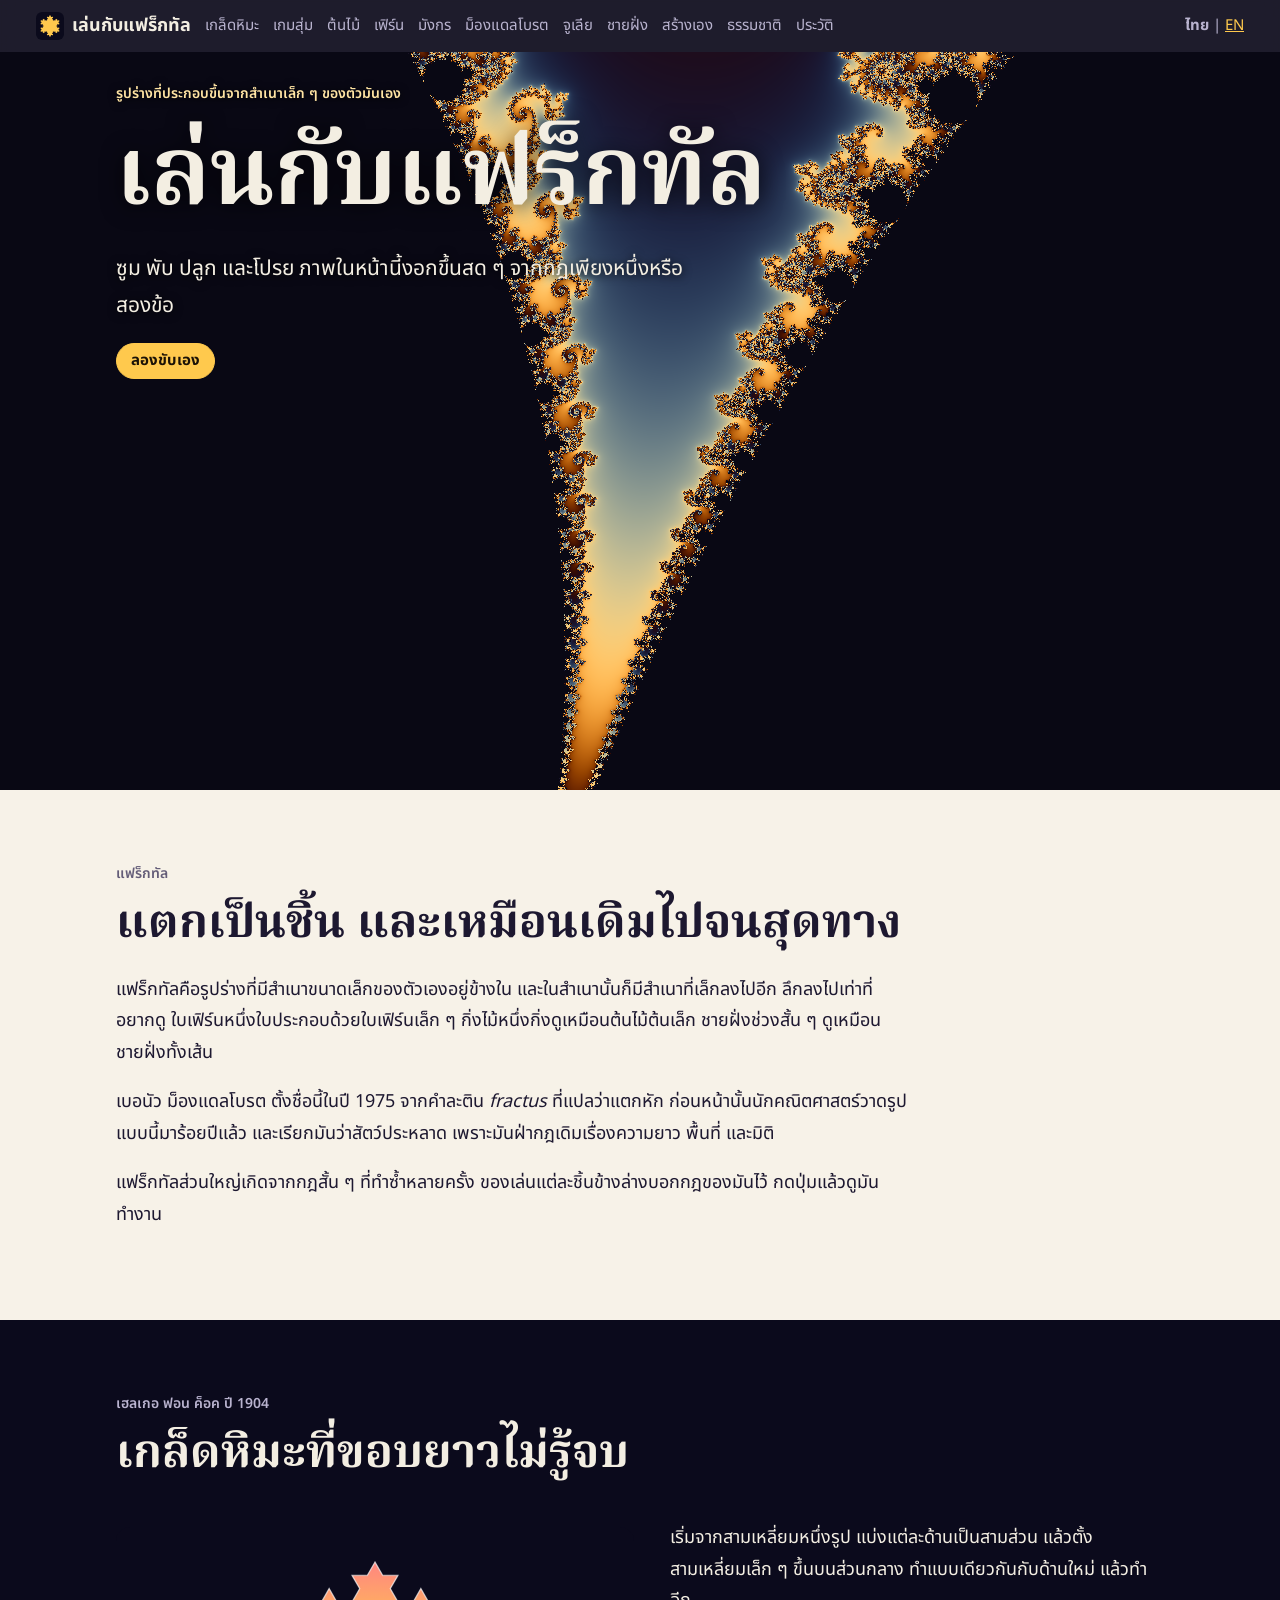
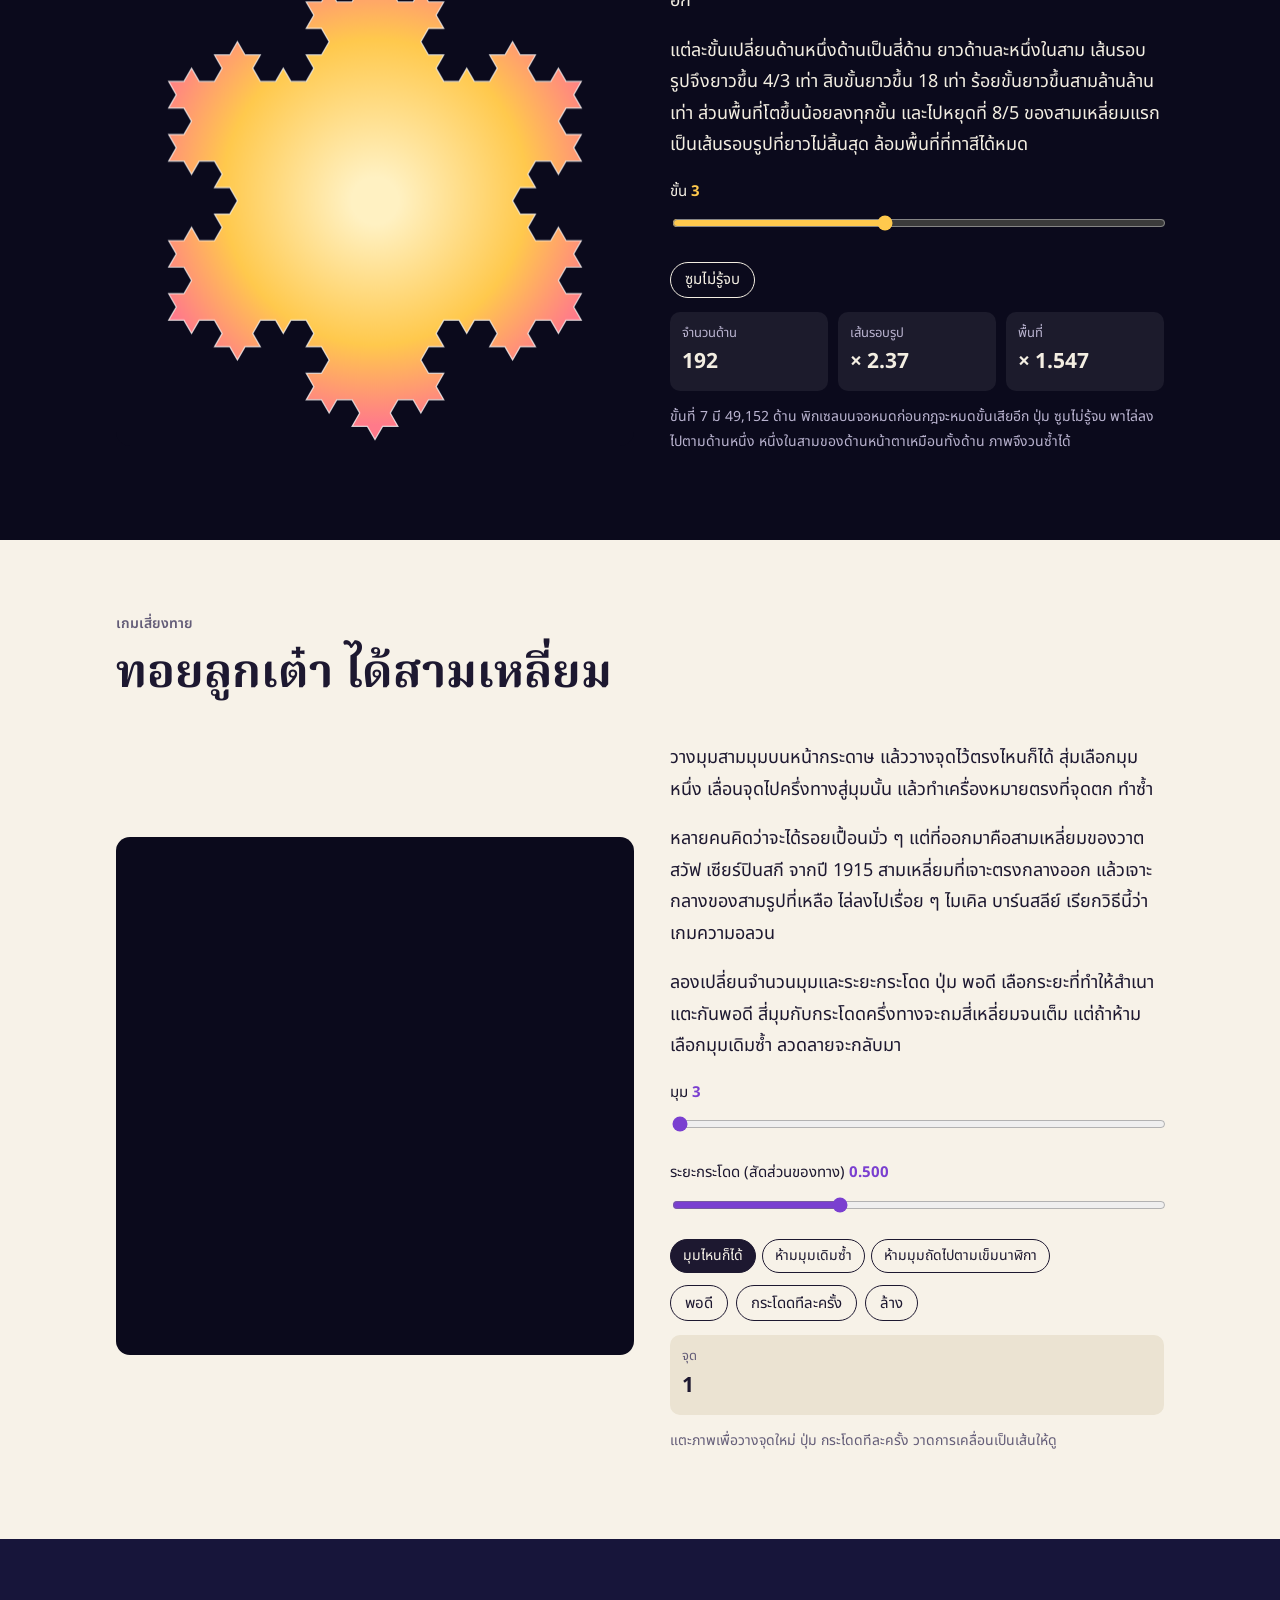
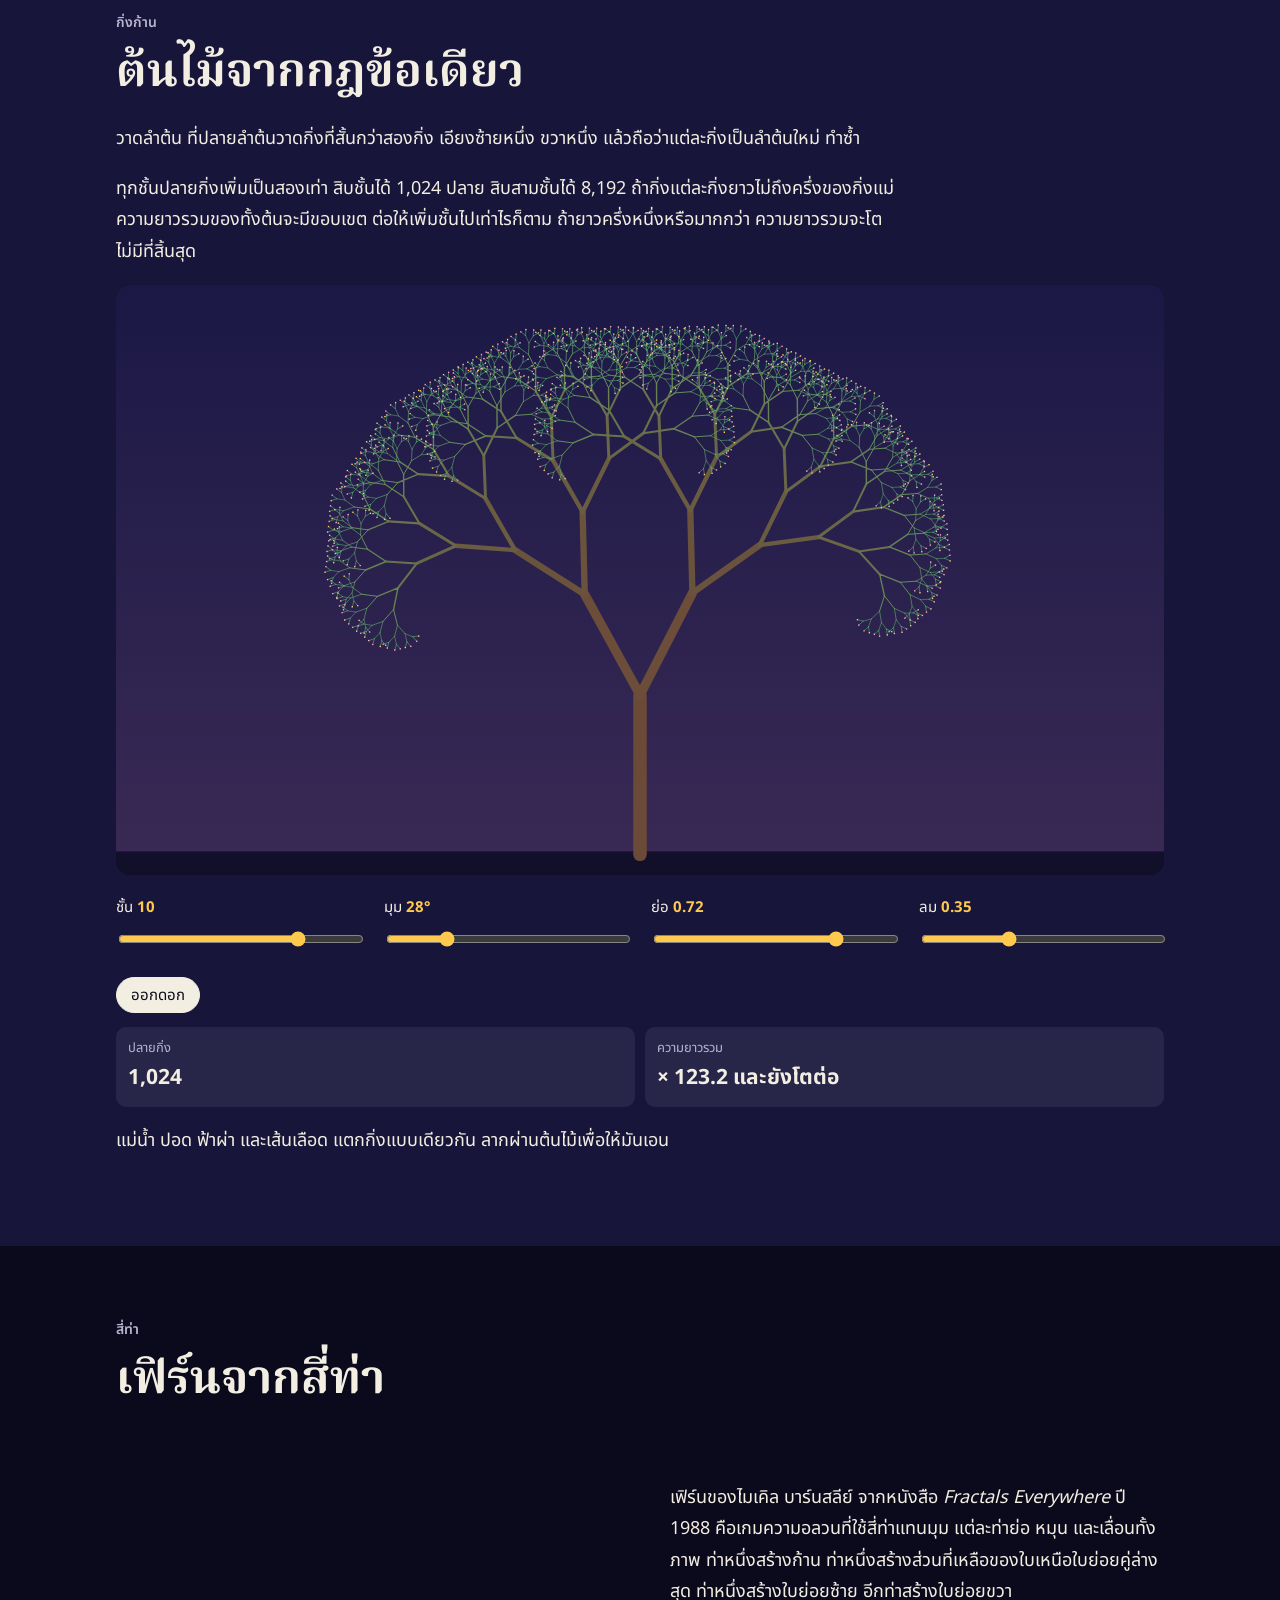
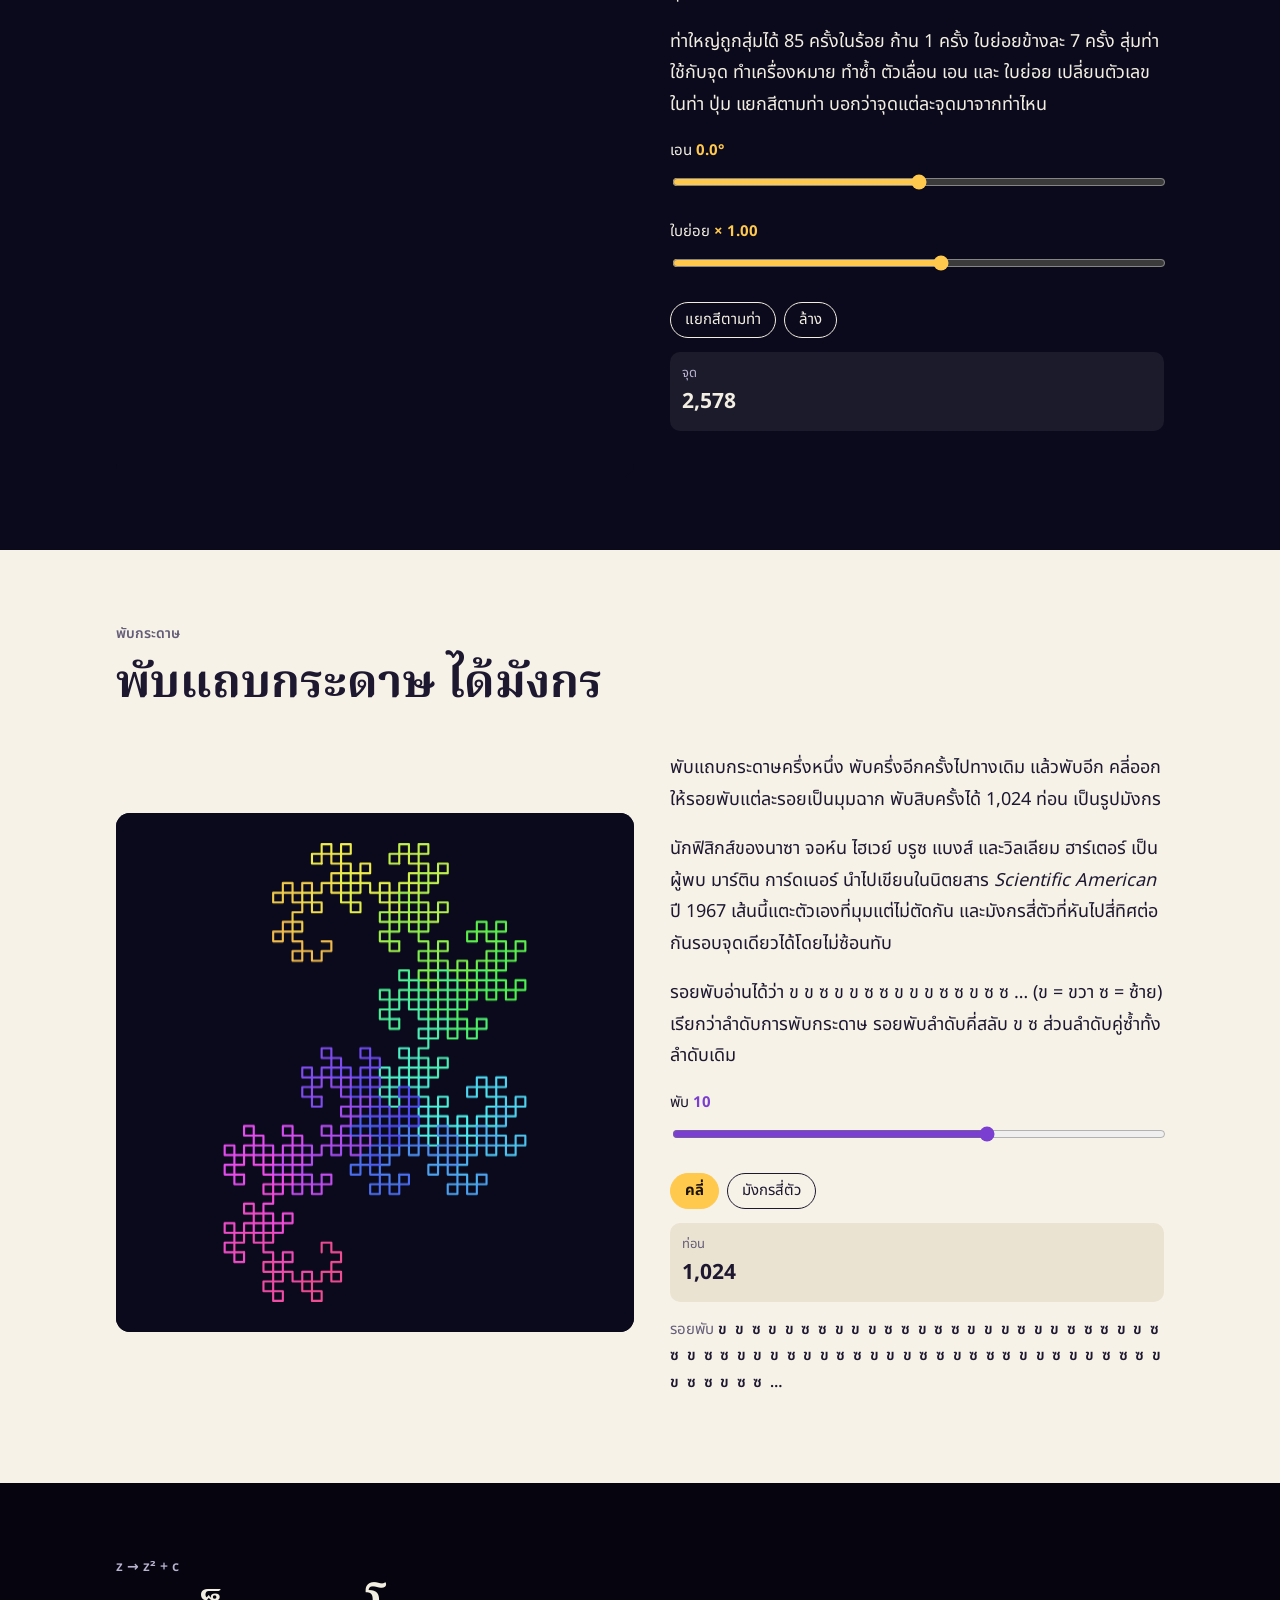
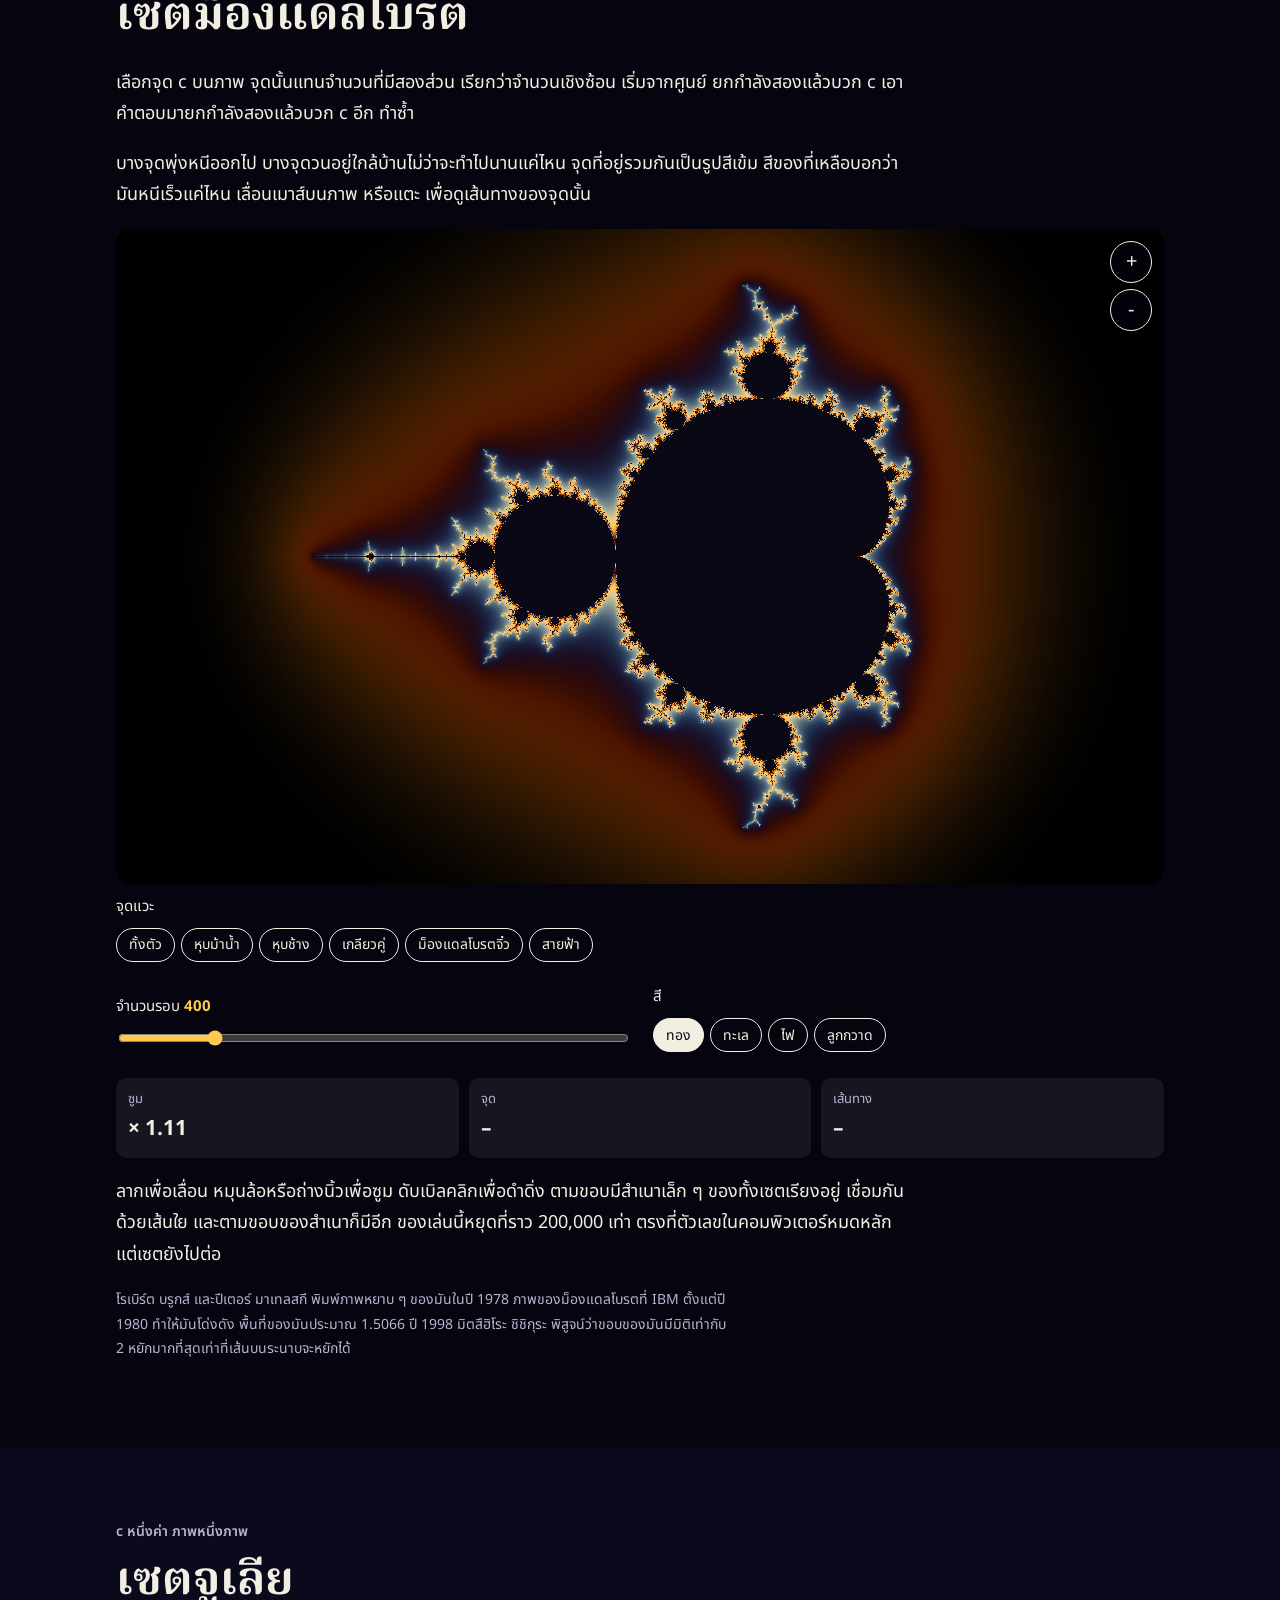
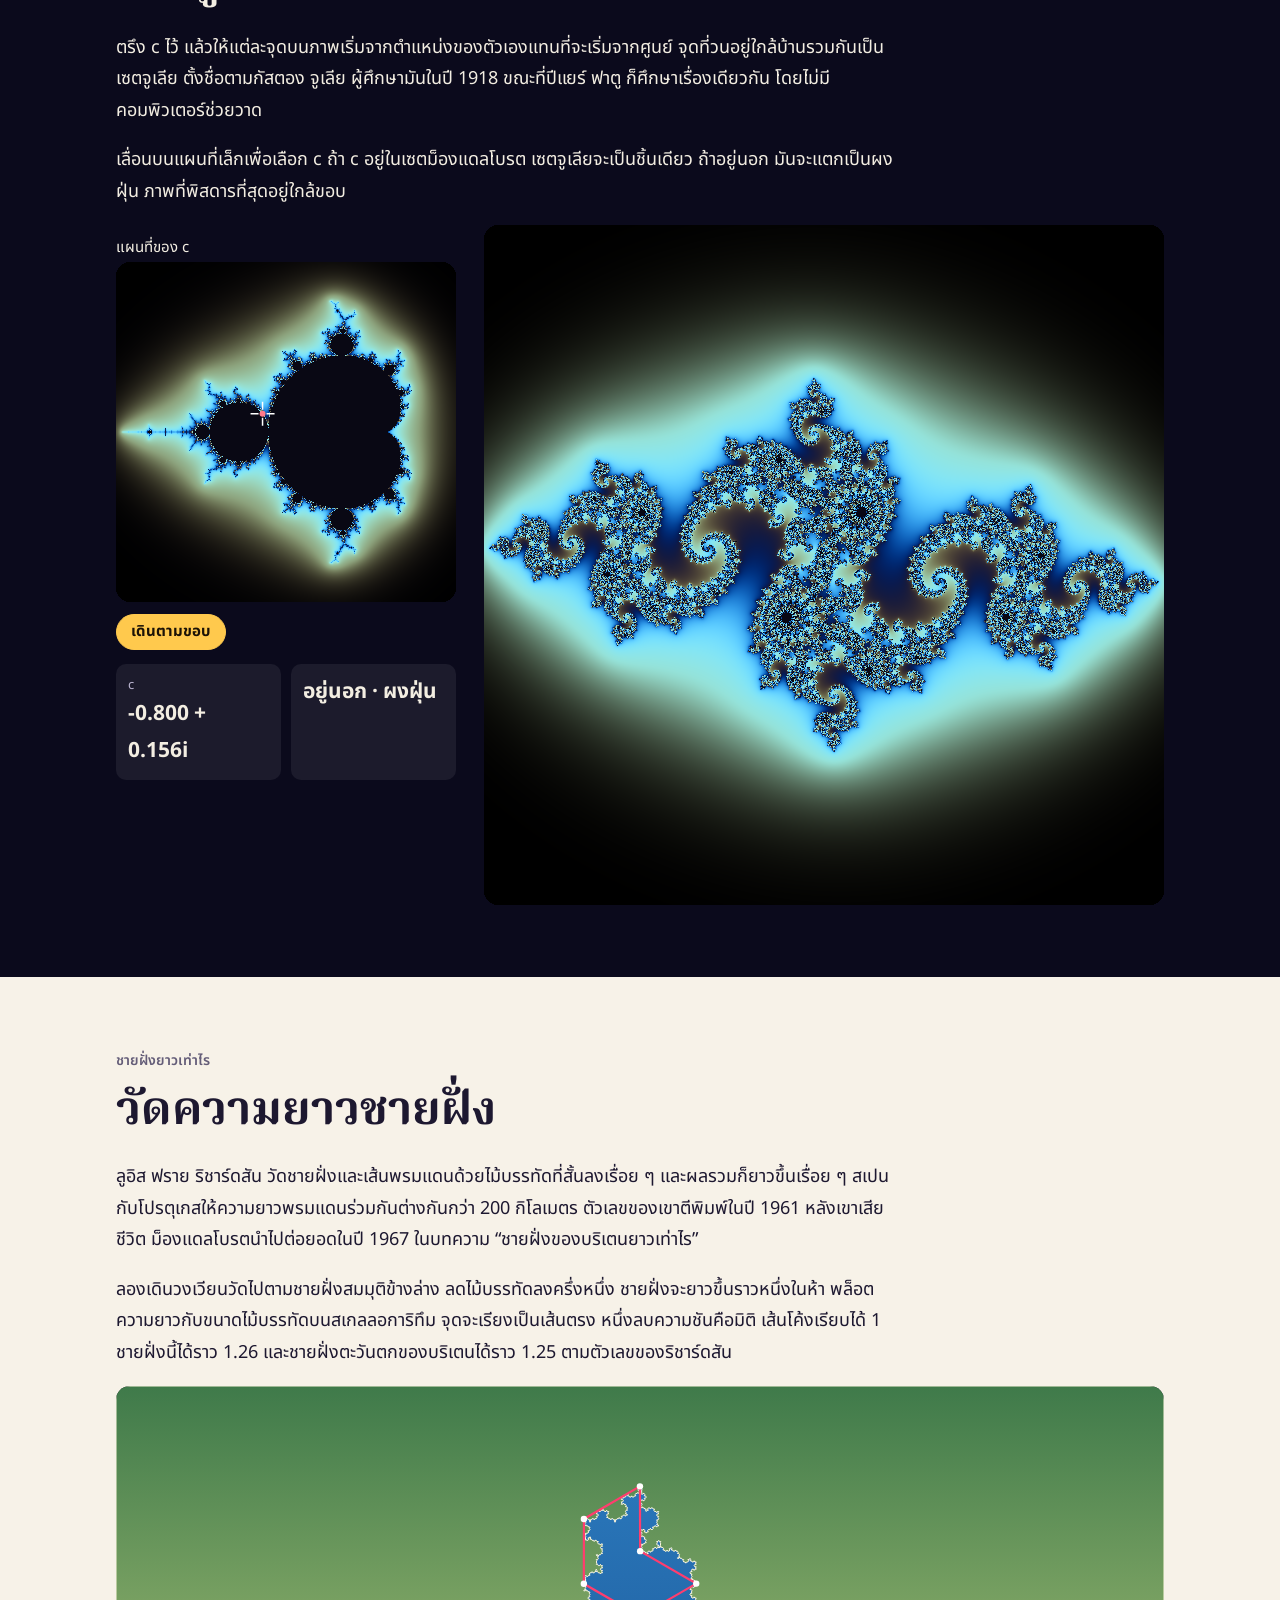
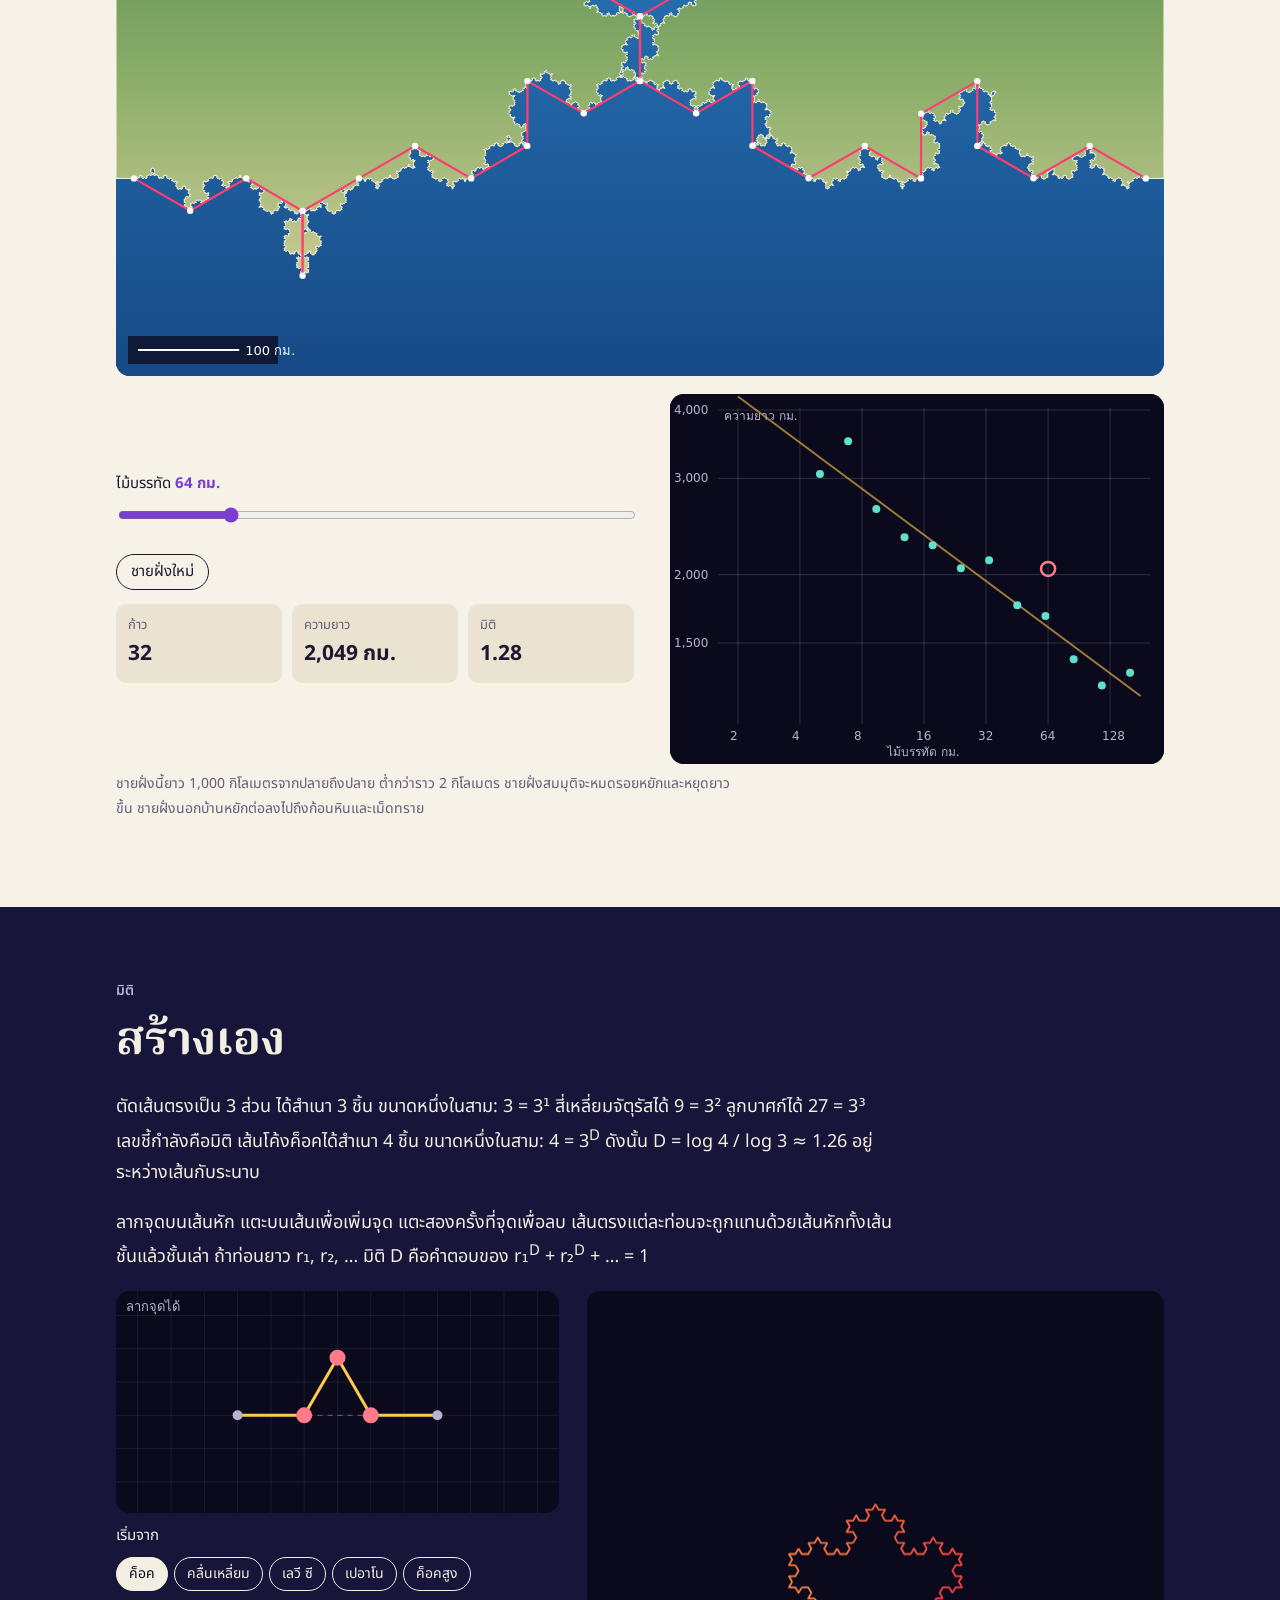
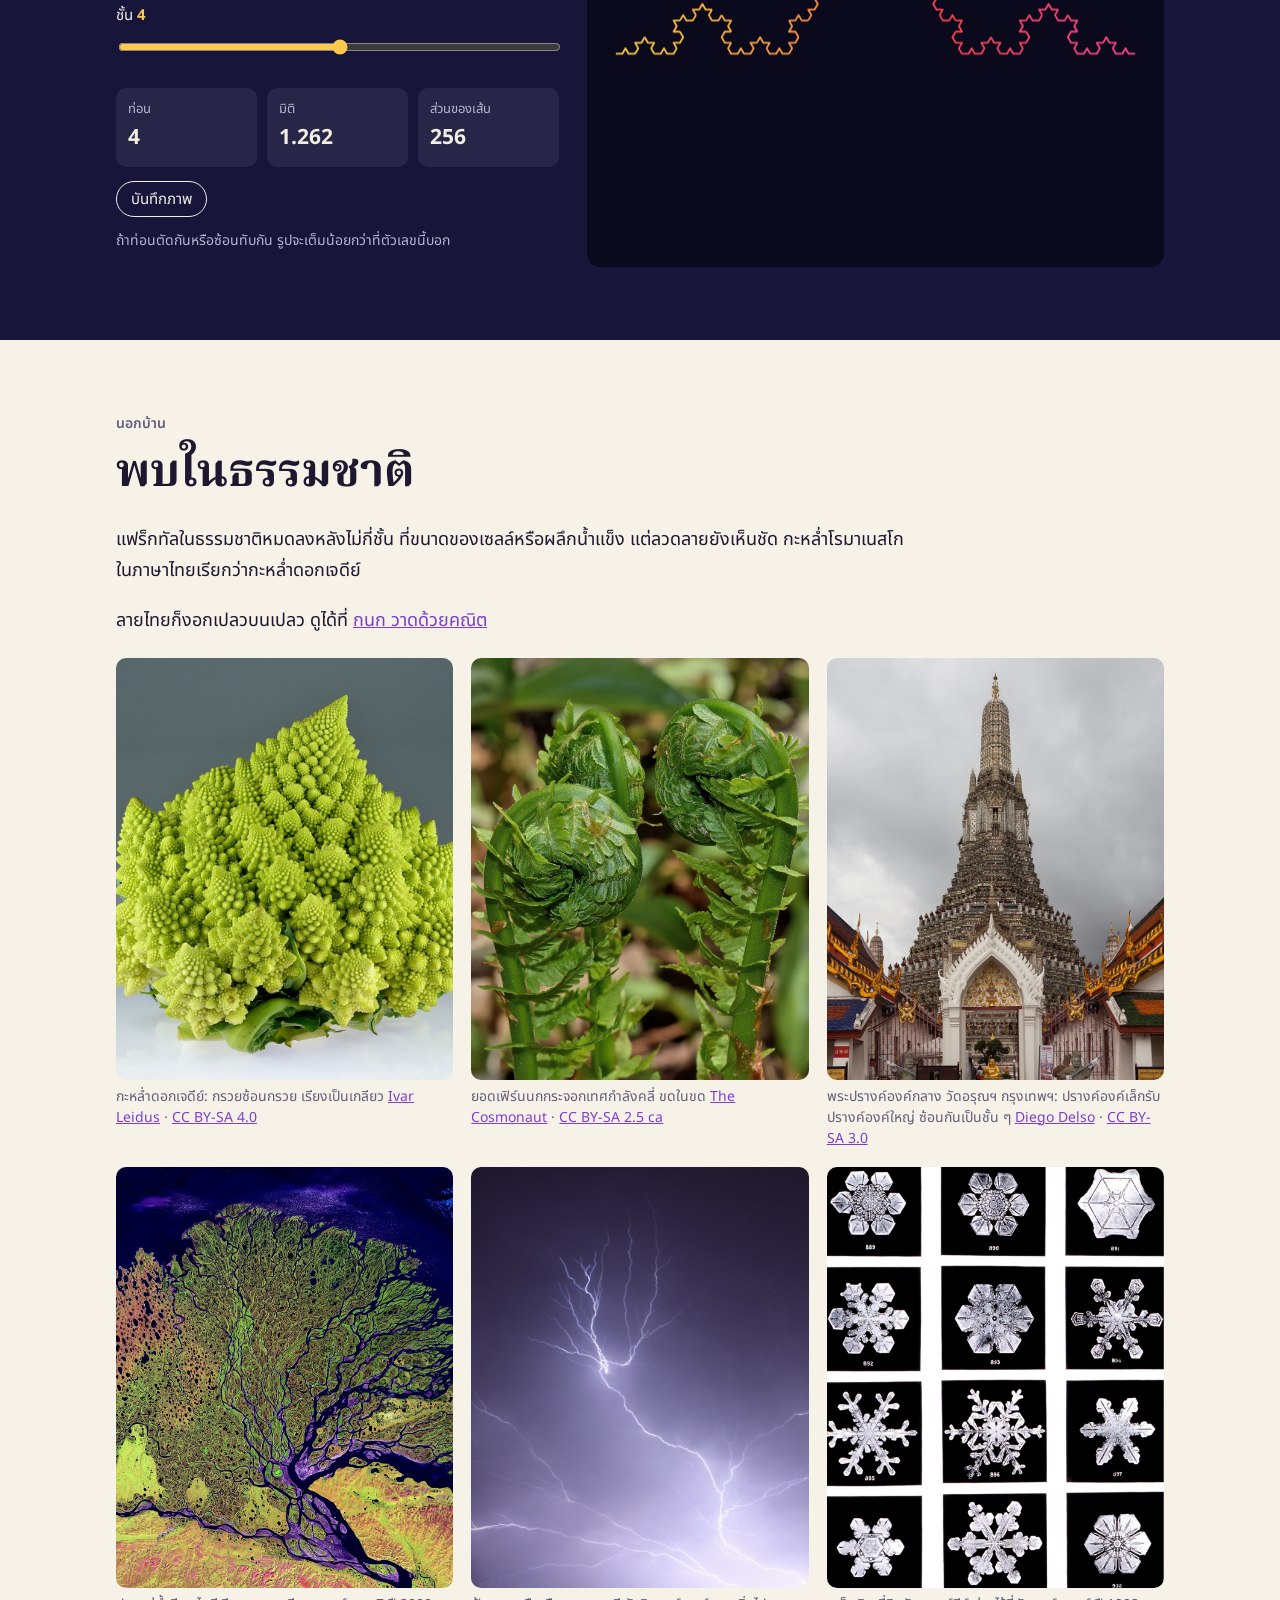
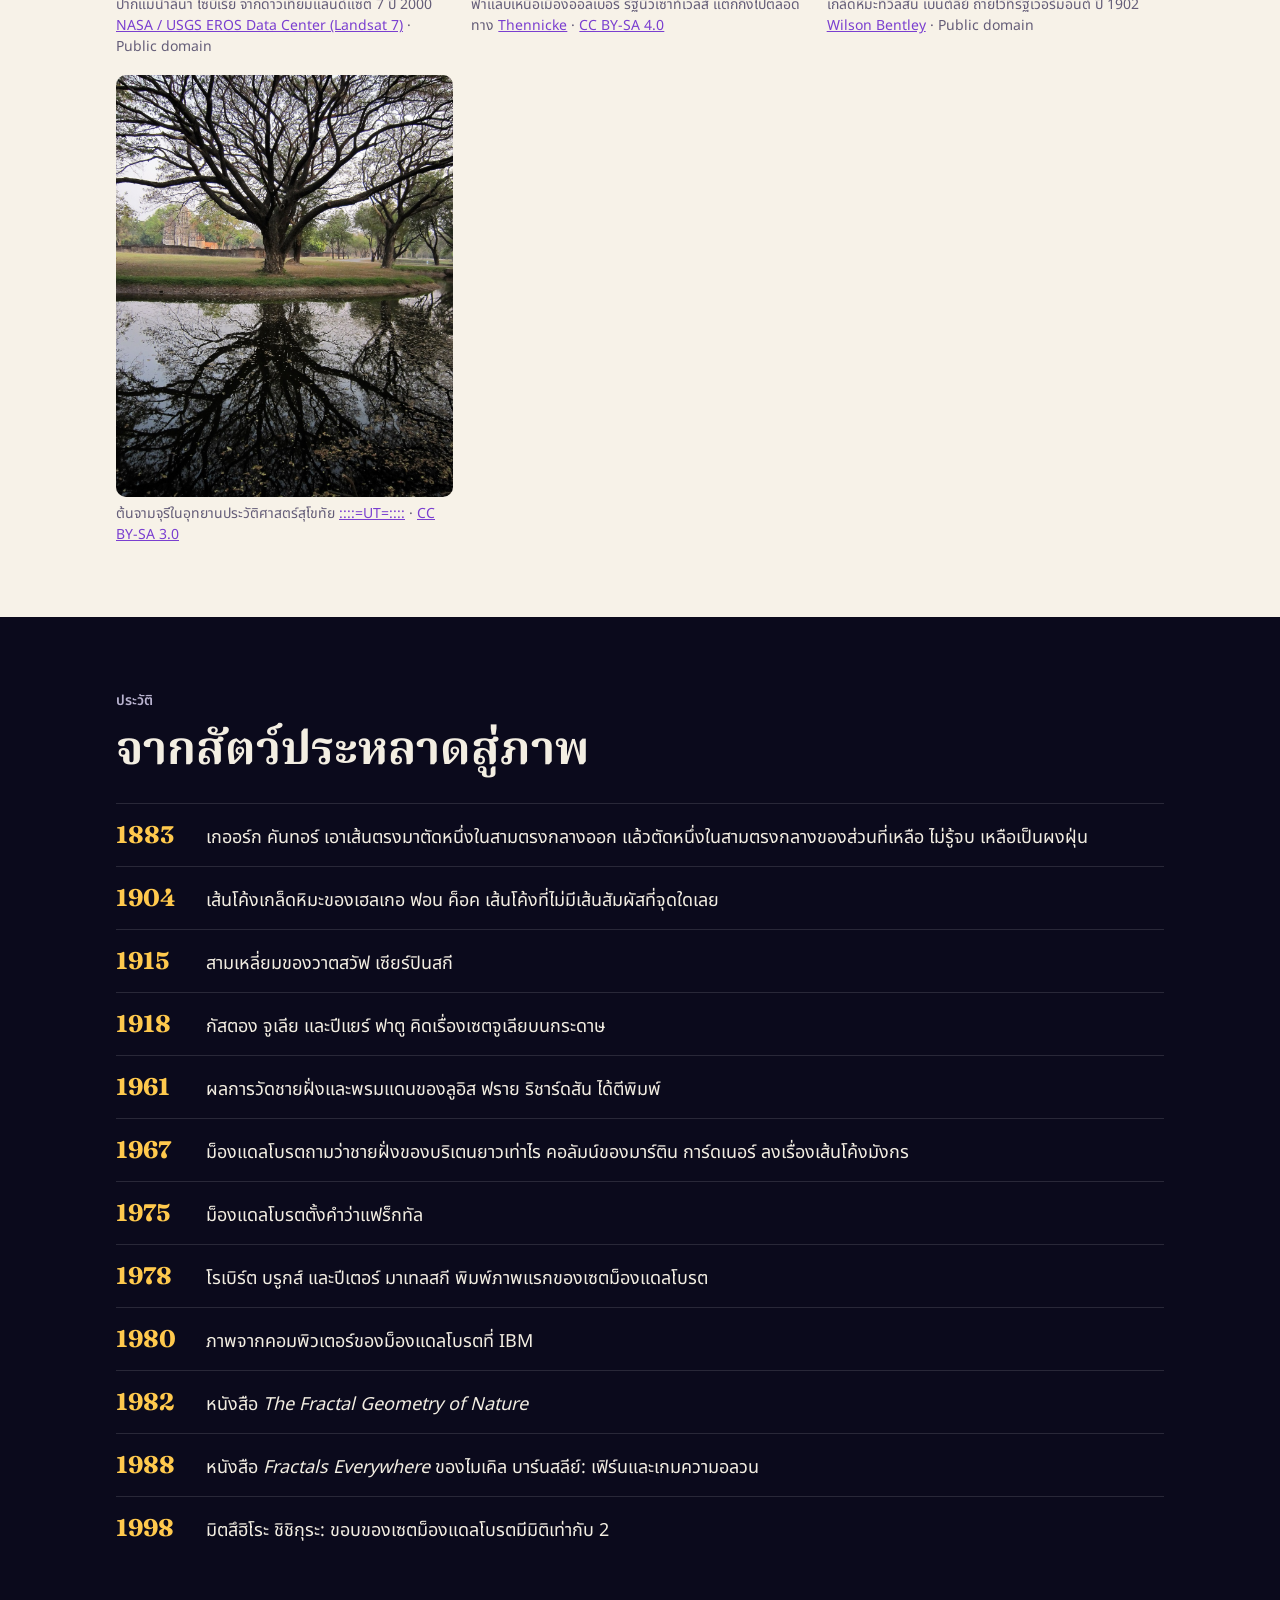
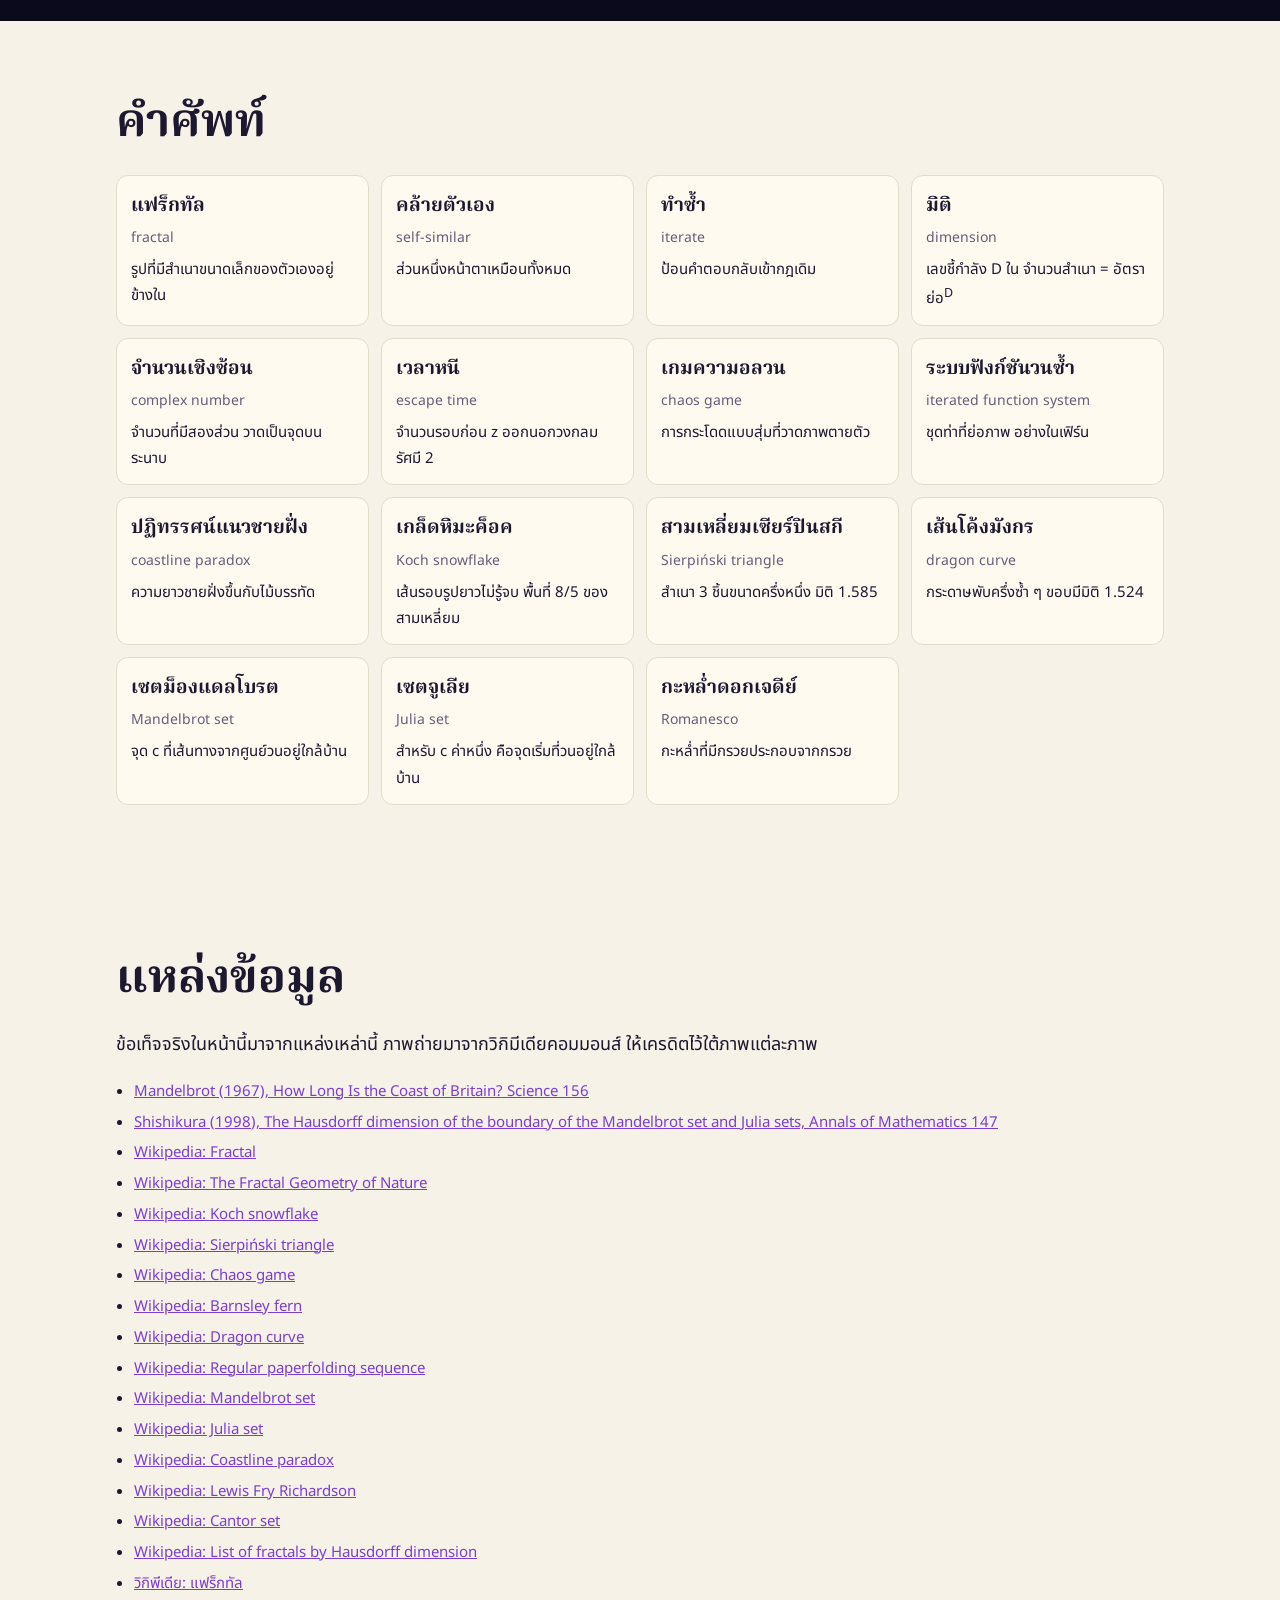
==== commit cbd81eb5: "Share card for the Thai page Co-Authored-By: Claude Sonnet 5.5 <noreply@anthropic.com>" ====
--- a/docs/th/index.html
+++ b/docs/th/index.html
@@ -8,12 +8,9 @@
 <link rel="canonical" href="https://nanobotco.github.io/fractals/th/">
 <link rel="alternate" hreflang="en" href="https://nanobotco.github.io/fractals/"><link rel="alternate" hreflang="th" href="https://nanobotco.github.io/fractals/th/"><link rel="alternate" hreflang="x-default" href="https://nanobotco.github.io/fractals/">
 <meta property="og:type" content="website"><meta property="og:site_name" content="Play with Fractals · เล่นกับแฟร็กทัล">
-<meta property="og:title" content="เล่นกับแฟร็กทัล"><meta property="og:description" content="แฟร็กทัลให้เล่น วาดสด ๆ ตรงหน้า: เกล็ดหิมะค็อค เกมความอลวน ต้นไม้ เฟิร์นของบาร์นสลีย์ มังกรพับกระดาษ เซตม็องแดลโบรตและเซตจูเลีย ชายฝั่งให้ลองวัด และแฟร็กทัลของคุณเองพร้อมมิติ ภาษาไทยและอังกฤษ"><meta property="og:url" content="https://nanobotco.github.io/fractals/th/">
-<meta property="og:image" content="https://nanobotco.github.io/fractals/card.jpg"><meta property="og:image:secure_url" content="https://nanobotco.github.io/fractals/card.jpg"><meta property="og:image:type" content="image/jpeg">
-<meta property="og:image:width" content="1200"><meta property="og:image:height" content="630">
-<meta property="og:image:alt" content="เซตม็องแดลโบรตสีทองบนพื้นน้ำเงินกลางคืน พร้อมชื่อ เล่นกับแฟร็กทัล">
+<meta property="og:title" content="เล่นกับแฟร็กทัล"><meta property="og:description" content="แฟร็กทัลให้เล่น วาดสด ๆ ตรงหน้า: เกล็ดหิมะค็อค เกมความอลวน ต้นไม้ เฟิร์นของบาร์นสลีย์ มังกรพับกระดาษ เซตม็องแดลโบรตและเซตจูเลีย ชายฝั่งให้ลองวัด และแฟร็กทัลของคุณเองพร้อมมิติ ภาษาไทยและอังกฤษ">
+<meta property="og:image" content="https://nanobotco.github.io/fractals/og/th.jpg"><meta property="og:image:width" content="1200"><meta property="og:image:height" content="630"><meta property="og:image:type" content="image/jpeg"><meta property="og:image:alt" content="Card: เล่นกับแฟร็กทัล, กะหล่ำดอกเจดีย์: กรวยซ้อนกรวย เรียงเป็นเกลียว"><meta name="twitter:card" content="summary_large_image"><meta name="twitter:image" content="https://nanobotco.github.io/fractals/og/th.jpg"><meta name="twitter:image:alt" content="Card: เล่นกับแฟร็กทัล, กะหล่ำดอกเจดีย์: กรวยซ้อนกรวย เรียงเป็นเกลียว"><meta property="og:url" content="https://nanobotco.github.io/fractals/th/">
 <meta property="og:locale" content="th_TH"><meta property="og:locale:alternate" content="en_US">
-<meta name="twitter:card" content="summary_large_image"><meta name="twitter:image" content="https://nanobotco.github.io/fractals/card.jpg">
 <link rel="icon" href="../icon.svg" type="image/svg+xml">
 <link rel="alternate" type="text/plain" href="https://nanobotco.github.io/fractals/llms.txt" title="llms.txt">
 <link rel="preconnect" href="https://fonts.googleapis.com"><link rel="preconnect" href="https://fonts.gstatic.com" crossorigin>
